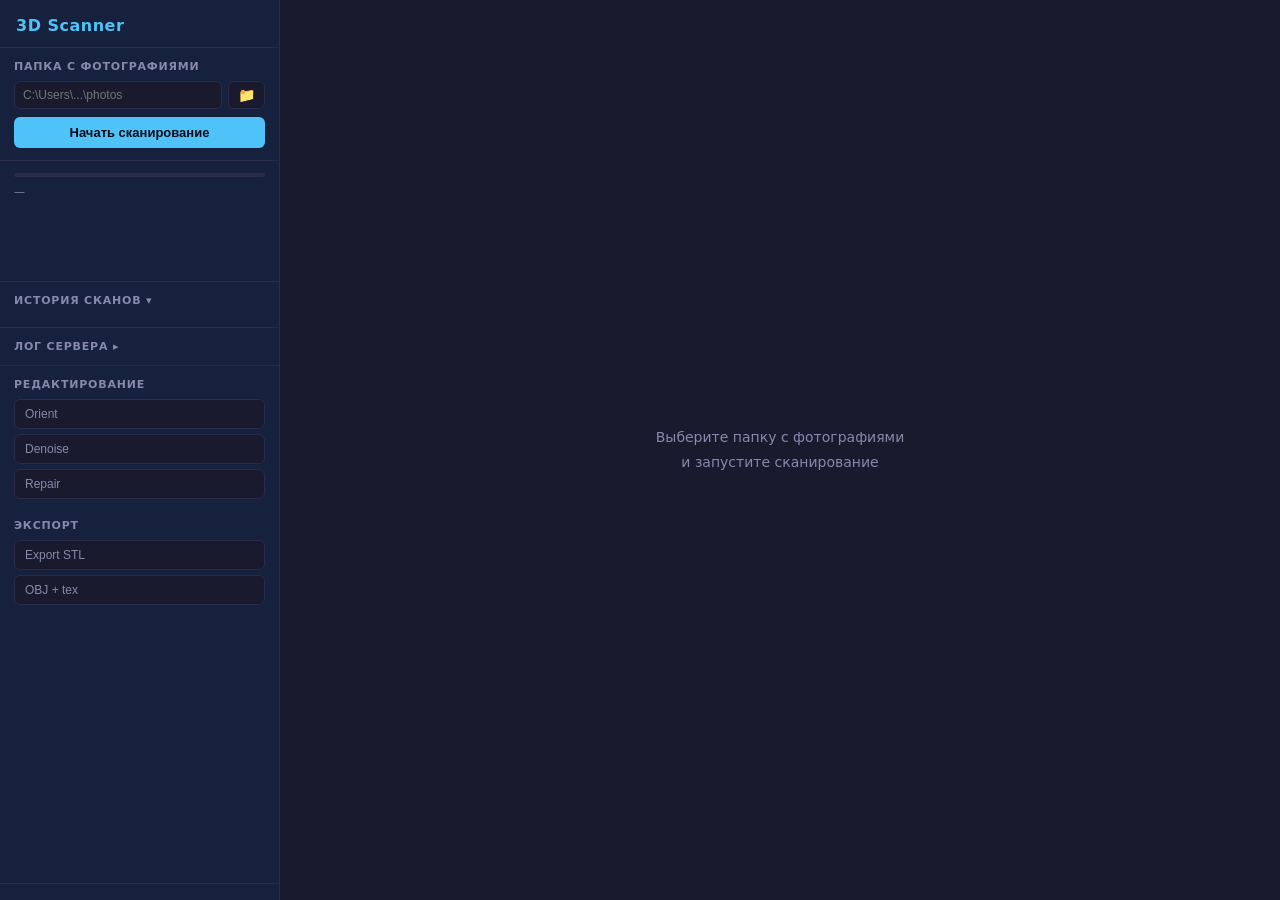
==== web/index.html @ d5232794 "fix: вендоринг Three.js — убирает CDN-зависимость в pywebview Three.js и аддоны скачаны в web/js/ven" ====
<!DOCTYPE html>
<html lang="ru">
<head>
  <meta charset="UTF-8">
  <meta name="viewport" content="width=device-width, initial-scale=1.0">
  <title>3D Scanner</title>
  <link rel="stylesheet" href="css/style.css">
  <script type="importmap">
  {
    "imports": {
      "three":         "/js/vendor/three.module.js",
      "three/addons/": "/js/vendor/addons/"
    }
  }
  </script>
</head>
<body>
  <div id="layout">

    <!-- ── Левая панель ──────────────────────────────────── -->
    <aside id="panel">
      <div class="panel-title">3D Scanner</div>

      <!-- Папка с фото -->
      <section class="section">
        <div class="section-label">Папка с фотографиями</div>
        <div class="folder-row">
          <input id="folderPath" type="text" placeholder="C:\Users\...\photos" spellcheck="false">
          <button id="folderBtn" class="icon-btn" title="Выбрать папку">&#128193;</button>
        </div>
        <button id="startBtn" class="btn-primary">Начать сканирование</button>
      </section>

      <!-- Прогресс -->
      <section class="section">
        <div class="progress-track">
          <div id="progressFill" class="progress-fill"></div>
        </div>
        <div id="progressLabel" class="progress-label">—</div>
        <div id="log" class="log"></div>
      </section>

      <!-- История сканов -->
      <section class="section">
        <div class="section-label history-toggle" id="historyToggle">История сканов ▾</div>
        <div id="historyList" class="scan-history"></div>
      </section>

      <!-- Лог сервера -->
      <section class="section">
        <div class="section-label log-server-toggle" id="serverLogToggle">Лог сервера ▸</div>
        <pre id="serverLog" class="server-log" style="display:none"></pre>
      </section>

      <!-- Инструменты — активируются после сканирования -->
      <section class="section tools-section">
        <div class="section-label">Редактирование</div>
        <div class="tool-group">
          <button class="tool-btn" data-mode="orient"  disabled>Orient</button>
          <button class="tool-btn" data-mode="denoise" disabled>Denoise</button>
          <button class="tool-btn" data-mode="repair"  disabled>Repair</button>
        </div>
        <div class="section-label" style="margin-top:12px">Экспорт</div>
        <div class="tool-group">
          <button class="export-btn" id="exportStl" disabled>Export STL</button>
          <button class="export-btn" id="exportObj" disabled>OBJ + tex</button>
        </div>
      </section>
    </aside>

    <!-- ── 3D вьюер ──────────────────────────────────────── -->
    <main id="viewport">
      <canvas id="canvas"></canvas>
      <div id="hint">Выберите папку с фотографиями<br>и запустите сканирование</div>

      <!-- Прямоугольник выделения точек (Denoise) -->
      <div id="sel-rect"></div>

      <!-- Orient toolbar — появляется поверх вьюера в режиме orient -->
      <div id="orient-tools" class="tool-overlay">
        <button class="ot-btn active" id="otRotate">⟳ Rotate</button>
        <button class="ot-btn"        id="otTranslate">&#8596; Move</button>
        <div class="ot-sep"></div>
        <button class="ot-btn" id="otX">&#8635; X</button>
        <button class="ot-btn" id="otY">&#8635; Y</button>
        <button class="ot-btn" id="otZ">&#8635; Z</button>
        <div class="ot-sep"></div>
        <button class="ot-btn"        id="otAuto">Авто</button>
        <button class="ot-btn accent" id="otApply">Применить ✓</button>
      </div>

      <!-- Denoise toolbar -->
      <div id="denoise-tools" class="tool-overlay">
        <span class="ot-info" id="dnCount">Shift+drag — выделить точки</span>
        <div class="ot-sep"></div>
        <button class="ot-btn accent" id="dnDelete" disabled>Удалить</button>
        <button class="ot-btn"        id="dnClear">Снять выделение</button>
        <div class="ot-sep"></div>
        <button class="ot-btn" id="dnRemesh">Пересчитать меш</button>
      </div>

      <!-- Repair toolbar -->
      <div id="repair-tools" class="tool-overlay">
        <span class="ot-info" id="rpInfo">—</span>
        <div class="ot-sep"></div>
        <button class="ot-btn accent" id="rpFillHoles">Закрыть дыры</button>
        <button class="ot-btn"        id="rpSmooth">Smooth &times;3</button>
      </div>
    </main>

  </div>
  <!-- Диалог экспорта STL -->
  <dialog id="stlDialog">
    <div class="dlg-title">Экспорт STL</div>
    <div class="dlg-field">
      <label>Высота модели (мм)</label>
      <input id="dlgHeight" type="number" value="100" min="1" max="1000" step="1">
    </div>
    <div class="dlg-field">
      <label><input id="dlgBase" type="checkbox" checked> Добавить подставку</label>
    </div>
    <div class="dlg-actions">
      <button class="ot-btn accent" id="dlgExport">Экспорт</button>
      <button class="ot-btn" id="dlgCancel">Отмена</button>
    </div>
  </dialog>

  <script type="module" src="js/app.js"></script>
</body>
</html>
---- web/css/style.css ----
/* ── Reset ─────────────────────────────────────────────────── */
*, *::before, *::after { box-sizing: border-box; margin: 0; padding: 0; }

/* ── Базовые переменные ──────────────────────────────────── */
:root {
  --bg:        #1a1a2e;
  --bg-panel:  #16213e;
  --bg-section:#0f3460;
  --border:    #2a2a4a;
  --text:      #e0e0e0;
  --text-dim:  #8888aa;
  --accent:    #4fc3f7;
  --accent-hover: #81d4fa;
  --danger:    #ef5350;
  --radius:    6px;
  --panel-w:   280px;
}

/* ── Тело ────────────────────────────────────────────────── */
html, body {
  height: 100%;
  background: var(--bg);
  color: var(--text);
  font-family: system-ui, -apple-system, sans-serif;
  font-size: 13px;
  overflow: hidden;
}

/* ── Главный layout ──────────────────────────────────────── */
#layout {
  display: flex;
  height: 100vh;
}

/* ── Левая панель ────────────────────────────────────────── */
#panel {
  width: var(--panel-w);
  min-width: var(--panel-w);
  background: var(--bg-panel);
  border-right: 1px solid var(--border);
  display: flex;
  flex-direction: column;
  overflow-y: auto;
  padding-bottom: 16px;
}

.panel-title {
  font-size: 16px;
  font-weight: 600;
  color: var(--accent);
  padding: 16px 16px 12px;
  border-bottom: 1px solid var(--border);
  letter-spacing: 0.5px;
}

/* ── Секции панели ───────────────────────────────────────── */
.section {
  padding: 12px 14px;
  border-bottom: 1px solid var(--border);
  display: flex;
  flex-direction: column;
  gap: 8px;
}

.tools-section {
  flex: 1;
}

.section-label {
  font-size: 11px;
  font-weight: 600;
  color: var(--text-dim);
  text-transform: uppercase;
  letter-spacing: 0.8px;
}

/* ── Выбор папки ─────────────────────────────────────────── */
.folder-row {
  display: flex;
  gap: 6px;
}

.folder-row input {
  flex: 1;
  background: var(--bg);
  border: 1px solid var(--border);
  border-radius: var(--radius);
  color: var(--text);
  padding: 6px 8px;
  font-size: 12px;
  outline: none;
  min-width: 0;
}

.folder-row input:focus {
  border-color: var(--accent);
}

.icon-btn {
  background: var(--bg);
  border: 1px solid var(--border);
  border-radius: var(--radius);
  color: var(--text);
  cursor: pointer;
  padding: 0 9px;
  font-size: 14px;
  line-height: 1;
  flex-shrink: 0;
}

.icon-btn:hover { border-color: var(--accent); }

/* ── Кнопки ──────────────────────────────────────────────── */
.btn-primary {
  background: var(--accent);
  color: #0a0a1a;
  border: none;
  border-radius: var(--radius);
  padding: 8px 12px;
  font-size: 13px;
  font-weight: 600;
  cursor: pointer;
  width: 100%;
  transition: background 0.15s;
}

.btn-primary:hover:not(:disabled) { background: var(--accent-hover); }

.btn-primary:disabled {
  background: var(--border);
  color: var(--text-dim);
  cursor: default;
}

/* ── Прогресс-бар ────────────────────────────────────────── */
.progress-track {
  height: 4px;
  background: var(--border);
  border-radius: 2px;
  overflow: hidden;
}

.progress-fill {
  height: 100%;
  width: 0%;
  background: var(--accent);
  border-radius: 2px;
  transition: width 0.4s ease;
}

.progress-label {
  font-size: 11px;
  color: var(--text-dim);
  min-height: 16px;
}

/* ── Лог (клиентский) ────────────────────────────────────── */
.log {
  font-size: 11px;
  color: var(--text-dim);
  font-family: monospace;
  white-space: pre-wrap;
  min-height: 60px;
  max-height: 160px;
  overflow-y: auto;
  line-height: 1.6;
}

/* ── Лог сервера ─────────────────────────────────────────── */
.log-server-toggle { cursor: pointer; user-select: none; }
.log-server-toggle:hover { color: var(--text); }

.server-log {
  font-size: 10px;
  color: var(--text-dim);
  font-family: monospace;
  white-space: pre-wrap;
  word-break: break-all;
  max-height: 220px;
  overflow-y: auto;
  background: var(--bg);
  border: 1px solid var(--border);
  border-radius: var(--radius);
  padding: 6px 8px;
  line-height: 1.45;
  margin-top: 4px;
}

/* ── Инструменты ─────────────────────────────────────────── */
.tool-group {
  display: flex;
  flex-direction: column;
  gap: 5px;
}

.tool-btn, .export-btn {
  background: var(--bg);
  border: 1px solid var(--border);
  border-radius: var(--radius);
  color: var(--text-dim);
  padding: 7px 10px;
  font-size: 12px;
  cursor: default;
  text-align: left;
  transition: all 0.15s;
  width: 100%;
}

.tool-btn:not(:disabled), .export-btn:not(:disabled) {
  color: var(--text);
  cursor: pointer;
}

.tool-btn:not(:disabled):hover, .export-btn:not(:disabled):hover {
  border-color: var(--accent);
  color: var(--accent);
}

.tool-btn.active {
  border-color: var(--accent);
  color: var(--accent);
  background: rgba(79, 195, 247, 0.08);
}

/* ── Viewport ────────────────────────────────────────────── */
#viewport {
  flex: 1;
  position: relative;
  overflow: hidden;
  background: var(--bg);
}

/* ── Оверлей-тулбар (Orient / Denoise / Repair) ──────────── */
.tool-overlay {
  display: none;
  position: absolute;
  top: 12px;
  left: 50%;
  transform: translateX(-50%);
  align-items: center;
  gap: 5px;
  background: rgba(22, 33, 62, 0.92);
  border: 1px solid var(--border);
  border-radius: 8px;
  padding: 6px 10px;
  backdrop-filter: blur(4px);
  z-index: 10;
  white-space: nowrap;
}

.tool-overlay.visible { display: flex; }

.ot-btn {
  background: transparent;
  border: 1px solid var(--border);
  border-radius: 5px;
  color: var(--text-dim);
  cursor: pointer;
  font-size: 12px;
  padding: 4px 10px;
  transition: all 0.15s;
}

.ot-btn:hover  { border-color: var(--accent); color: var(--accent); }
.ot-btn.active { border-color: var(--accent); color: var(--accent);
                 background: rgba(79,195,247,0.1); }
.ot-btn.accent { background: var(--accent); color: #0a0a1a;
                 border-color: var(--accent); font-weight: 600; }
.ot-btn.accent:hover { background: var(--accent-hover); }

.ot-sep {
  width: 1px;
  height: 20px;
  background: var(--border);
  flex-shrink: 0;
}

#canvas {
  display: block;
  width: 100%;
  height: 100%;
}

/* ── Прямоугольник выделения (Denoise) ──────────────────────*/
#sel-rect {
  display: none;
  position: absolute;
  border: 1px dashed var(--accent);
  background: rgba(79, 195, 247, 0.07);
  pointer-events: none;
}

/* ── Текст-инфо в тулбаре (например счётчик выделенных) ─── */
.ot-info {
  font-size: 11px;
  color: var(--text-dim);
  padding: 0 4px;
}

/* ── История сканов ──────────────────────────────────────── */
.history-toggle { cursor: pointer; user-select: none; }
.history-toggle:hover { color: var(--text); }

.scan-history {
  display: flex;
  flex-direction: column;
  gap: 3px;
  max-height: 180px;
  overflow-y: auto;
}

.scan-item {
  padding: 5px 8px;
  border-radius: var(--radius);
  border: 1px solid var(--border);
  font-size: 11px;
  transition: border-color 0.15s;
}

.scan-item.done   { cursor: pointer; }
.scan-item.done:hover { border-color: var(--accent); }
.scan-item.active { border-color: var(--accent);
                    background: rgba(79,195,247,0.08); }
.scan-item.error  { opacity: 0.45; }
.scan-item.running { opacity: 0.7; }

.scan-item-name { color: var(--text); font-weight: 500; }
.scan-item-meta { color: var(--text-dim); font-size: 10px; margin-top: 2px; }
.scan-item-empty { font-size: 11px; color: var(--text-dim);
                   text-align: center; padding: 6px; }

/* ── Диалог экспорта STL ─────────────────────────────────── */
dialog {
  background: var(--bg-panel);
  border: 1px solid var(--border);
  border-radius: var(--radius);
  color: var(--text);
  padding: 20px;
  min-width: 260px;
}

dialog::backdrop { background: rgba(0, 0, 0, 0.6); }

.dlg-title {
  font-size: 13px;
  font-weight: 600;
  color: var(--accent);
  margin-bottom: 14px;
}

.dlg-field {
  margin-bottom: 10px;
  display: flex;
  flex-direction: column;
  gap: 6px;
}

.dlg-field > label { font-size: 12px; color: var(--text-dim); }

.dlg-field label { display: flex; align-items: center; gap: 6px; }

.dlg-field input[type="number"] {
  background: var(--bg);
  border: 1px solid var(--border);
  border-radius: var(--radius);
  color: var(--text);
  padding: 6px 8px;
  font-size: 12px;
  outline: none;
  width: 100%;
}

.dlg-field input[type="number"]:focus { border-color: var(--accent); }

.dlg-actions { display: flex; gap: 8px; justify-content: flex-end; margin-top: 16px; }

/* ── Подсказка (пока нет модели) ─────────────────────────── */
#hint {
  position: absolute;
  top: 50%;
  left: 50%;
  transform: translate(-50%, -50%);
  color: var(--text-dim);
  font-size: 14px;
  text-align: center;
  line-height: 1.8;
  pointer-events: none;
}
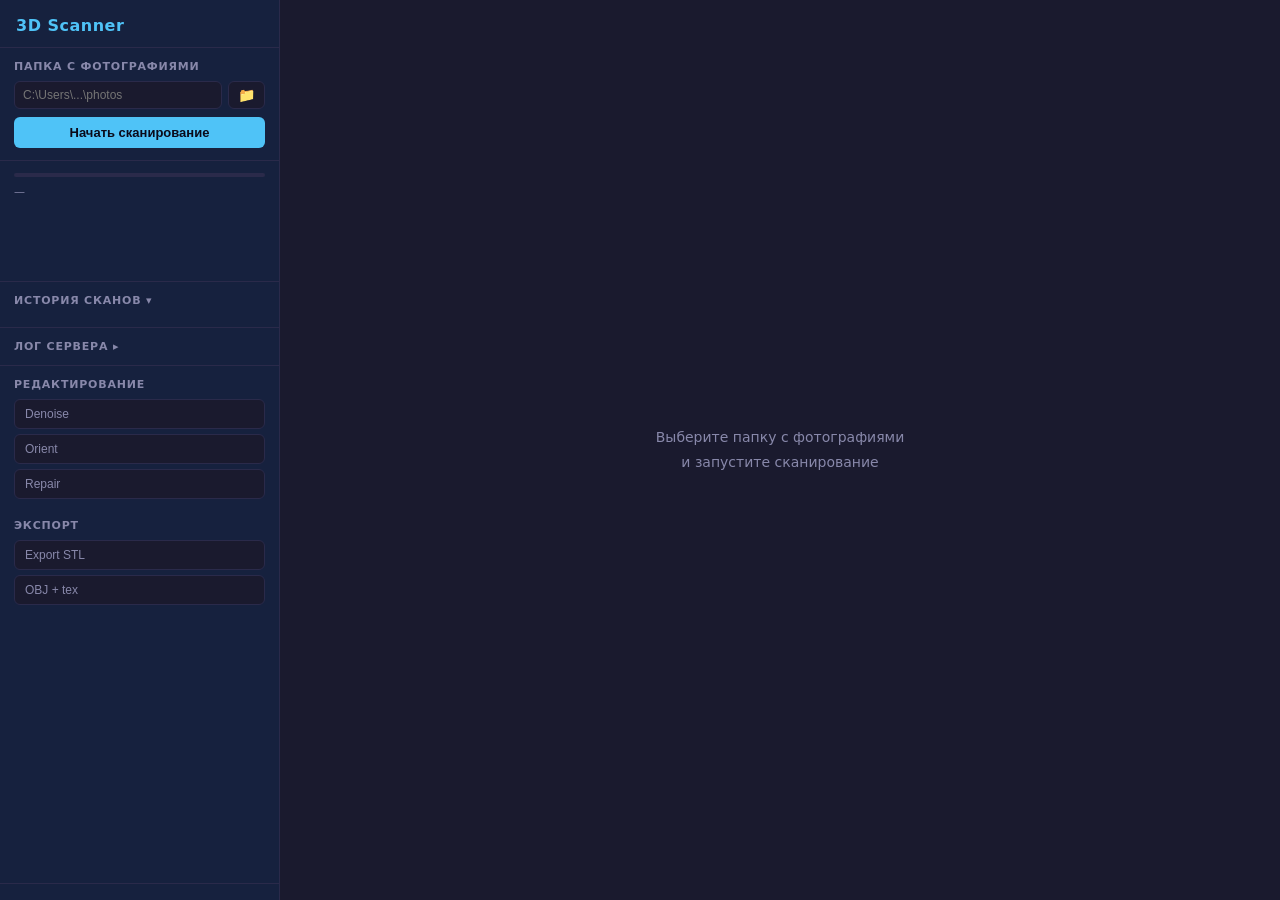
==== commit e93522a8: "fix: try/except в edit-эндпоинтах, color:undefined в PointsMaterial, порядок кнопок" ====
--- a/web/index.html
+++ b/web/index.html
@@ -4,6 +4,7 @@
   <meta charset="UTF-8">
   <meta name="viewport" content="width=device-width, initial-scale=1.0">
   <title>3D Scanner</title>
+  <link rel="icon" href="data:,">
   <link rel="stylesheet" href="css/style.css">
   <script type="importmap">
   {
@@ -56,9 +57,9 @@
       <section class="section tools-section">
         <div class="section-label">Редактирование</div>
         <div class="tool-group">
-          <button class="tool-btn" data-mode="orient"  disabled>Orient</button>
           <button class="tool-btn" data-mode="denoise" disabled>Denoise</button>
-          <button class="tool-btn" data-mode="repair"  disabled>Repair</button>
+          <button class="tool-btn" data-mode="orient"  disabled title="Сначала Denoise → Пересчитать меш, затем Orient">Orient</button>
+          <button class="tool-btn" data-mode="repair"  disabled title="Работает с мешем после Orient">Repair</button>
         </div>
         <div class="section-label" style="margin-top:12px">Экспорт</div>
         <div class="tool-group">
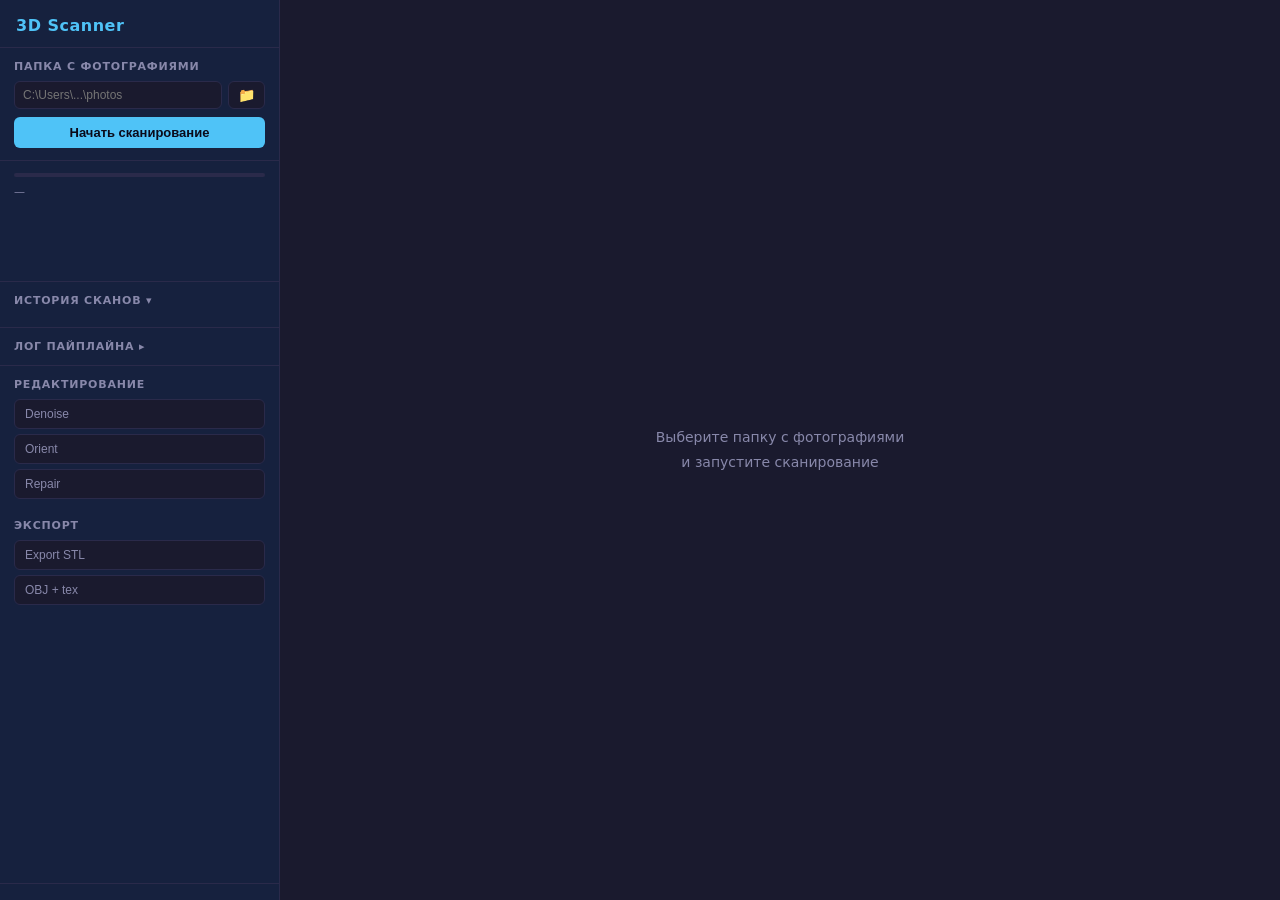
==== commit f7376f19: "fix: тулбар overlap, кэш mesh_oriented.ply после remesh, логи пайплайна на DEBUG" ====
--- a/web/index.html
+++ b/web/index.html
@@ -49,7 +49,7 @@
 
       <!-- Лог сервера -->
       <section class="section">
-        <div class="section-label log-server-toggle" id="serverLogToggle">Лог сервера ▸</div>
+        <div class="section-label log-server-toggle" id="serverLogToggle">Лог пайплайна ▸</div>
         <pre id="serverLog" class="server-log" style="display:none"></pre>
       </section>
 
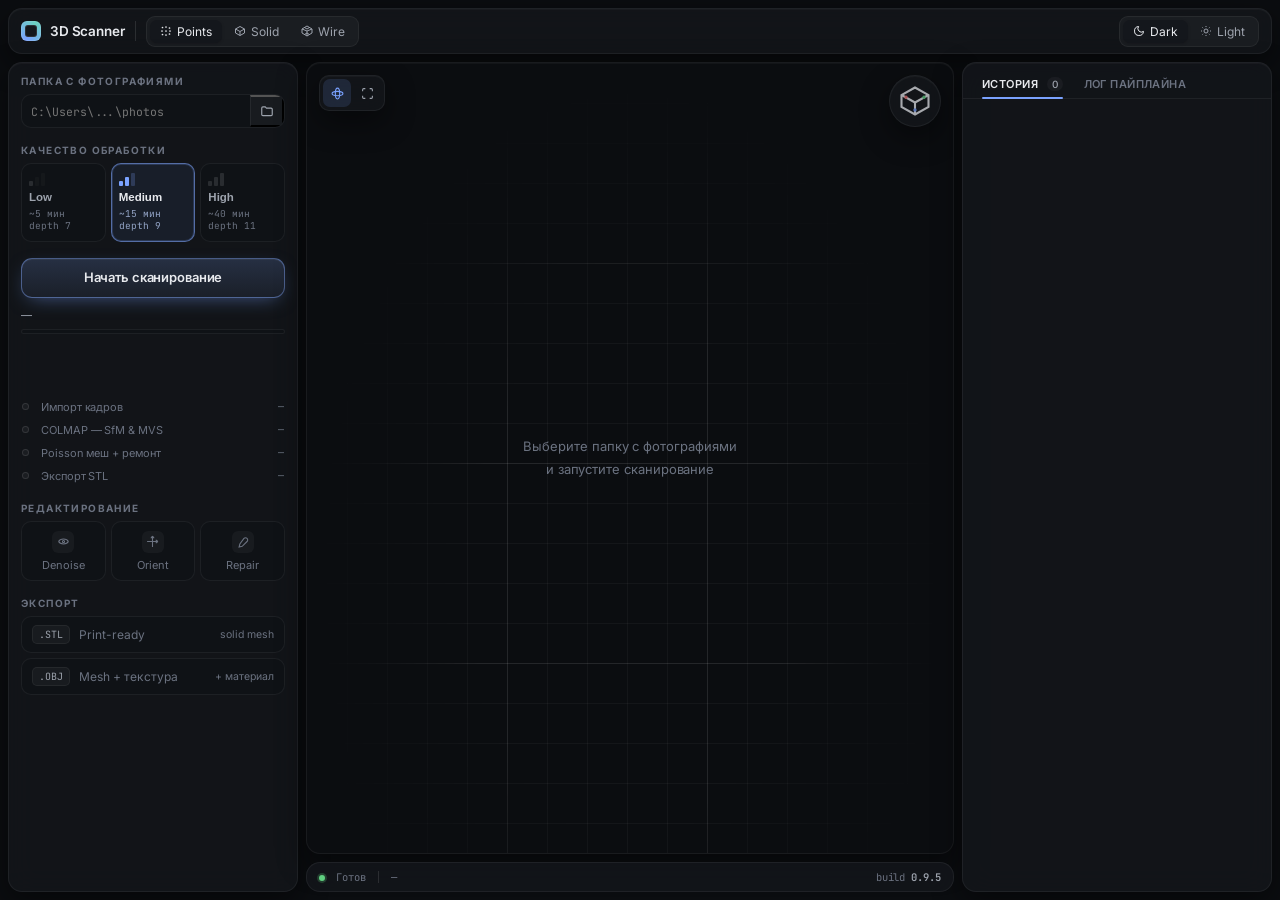
==== commit bd58cf80: "feat: новый UI (dark/light тема, quality preset, 2D axes, 3-col layout) - Полный редизайн интерфейса" ====
--- a/web/index.html
+++ b/web/index.html
@@ -1,10 +1,13 @@
 <!DOCTYPE html>
-<html lang="ru">
+<html lang="ru" data-theme="dark">
 <head>
   <meta charset="UTF-8">
   <meta name="viewport" content="width=device-width, initial-scale=1.0">
   <title>3D Scanner</title>
   <link rel="icon" href="data:,">
+  <link rel="preconnect" href="https://fonts.googleapis.com">
+  <link rel="preconnect" href="https://fonts.gstatic.com" crossorigin>
+  <link href="https://fonts.googleapis.com/css2?family=Inter:wght@400;500;600;700&family=JetBrains+Mono:wght@400;500&display=swap" rel="stylesheet">
   <link rel="stylesheet" href="css/style.css">
   <script type="importmap">
   {
@@ -16,116 +19,318 @@
   </script>
 </head>
 <body>
-  <div id="layout">
-
-    <!-- ── Левая панель ──────────────────────────────────── -->
-    <aside id="panel">
-      <div class="panel-title">3D Scanner</div>
-
-      <!-- Папка с фото -->
-      <section class="section">
+
+<div class="app">
+
+  <!-- ══════════════ TOPBAR ══════════════ -->
+  <header class="topbar">
+    <div class="logo">
+      <div class="logo-mark"></div>
+      <span>3D Scanner</span>
+    </div>
+    <div class="top-divider"></div>
+
+    <!-- View mode -->
+    <div class="seg" id="viewSeg">
+      <button class="on" data-view="points" title="Облако точек">
+        <svg width="12" height="12" viewBox="0 0 24 24" fill="currentColor">
+          <circle cx="5" cy="5" r="1.7"/><circle cx="12" cy="4" r="1.7"/>
+          <circle cx="19" cy="6" r="1.7"/><circle cx="4" cy="12" r="1.7"/>
+          <circle cx="12" cy="12" r="1.7"/><circle cx="20" cy="12" r="1.7"/>
+          <circle cx="5" cy="19" r="1.7"/><circle cx="12" cy="20" r="1.7"/>
+          <circle cx="19" cy="18" r="1.7"/>
+        </svg>
+        Points
+      </button>
+      <button data-view="solid" title="Solid меш">
+        <svg width="12" height="12" viewBox="0 0 24 24" fill="none" stroke="currentColor" stroke-width="2">
+          <path d="M12 3 3 8v8l9 5 9-5V8z"/><path d="M3 8l9 5 9-5"/><path d="M12 13v8"/>
+        </svg>
+        Solid
+      </button>
+      <button data-view="wire" title="Каркас">
+        <svg width="12" height="12" viewBox="0 0 24 24" fill="none" stroke="currentColor" stroke-width="2">
+          <path d="M12 2 2 8v8l10 6 10-6V8z"/>
+          <path d="M2 8l10 4 10-4"/><path d="M12 12v10"/>
+          <path d="M7 5l5 3 5-3M7 19l5-3 5 3"/>
+        </svg>
+        Wire
+      </button>
+    </div>
+
+    <div class="top-spacer"></div>
+
+    <!-- Theme toggle -->
+    <div class="seg" id="themeSeg">
+      <button class="on" data-theme-set="dark" title="Тёмная тема">
+        <svg width="12" height="12" viewBox="0 0 24 24" fill="none" stroke="currentColor" stroke-width="2">
+          <path d="M21 12.8A9 9 0 1 1 11.2 3a7 7 0 0 0 9.8 9.8z"/>
+        </svg>
+        Dark
+      </button>
+      <button data-theme-set="light" title="Светлая тема">
+        <svg width="12" height="12" viewBox="0 0 24 24" fill="none" stroke="currentColor" stroke-width="2">
+          <circle cx="12" cy="12" r="4"/>
+          <path d="M12 2v2M12 20v2M2 12h2M20 12h2M4.9 4.9l1.4 1.4M17.7 17.7l1.4 1.4M4.9 19.1l1.4-1.4M17.7 6.3l1.4-1.4"/>
+        </svg>
+        Light
+      </button>
+    </div>
+  </header>
+
+  <!-- ══════════════ LEFT PANEL ══════════════ -->
+  <aside class="side left">
+    <div class="side-scroll">
+
+      <!-- Folder -->
+      <section>
         <div class="section-label">Папка с фотографиями</div>
-        <div class="folder-row">
+        <div class="field">
           <input id="folderPath" type="text" placeholder="C:\Users\...\photos" spellcheck="false">
-          <button id="folderBtn" class="icon-btn" title="Выбрать папку">&#128193;</button>
-        </div>
-        <button id="startBtn" class="btn-primary">Начать сканирование</button>
-      </section>
-
-      <!-- Прогресс -->
-      <section class="section">
-        <div class="progress-track">
-          <div id="progressFill" class="progress-fill"></div>
-        </div>
-        <div id="progressLabel" class="progress-label">—</div>
-        <div id="log" class="log"></div>
-      </section>
-
-      <!-- История сканов -->
-      <section class="section">
-        <div class="section-label history-toggle" id="historyToggle">История сканов ▾</div>
-        <div id="historyList" class="scan-history"></div>
-      </section>
-
-      <!-- Лог сервера -->
-      <section class="section">
-        <div class="section-label log-server-toggle" id="serverLogToggle">Лог пайплайна ▸</div>
-        <pre id="serverLog" class="server-log" style="display:none"></pre>
-      </section>
-
-      <!-- Инструменты — активируются после сканирования -->
-      <section class="section tools-section">
+          <button id="folderBtn" class="field-btn" title="Выбрать папку">
+            <svg width="14" height="14" viewBox="0 0 24 24" fill="none" stroke="currentColor" stroke-width="2">
+              <path d="M3 7a2 2 0 0 1 2-2h4l2 2h8a2 2 0 0 1 2 2v9a2 2 0 0 1-2 2H5a2 2 0 0 1-2-2z"/>
+            </svg>
+          </button>
+        </div>
+      </section>
+
+      <!-- Quality -->
+      <section>
+        <div class="section-label">Качество обработки</div>
+        <div class="quality" id="qualitySelector">
+          <button class="q-card" data-q="low">
+            <div class="q-bars"><i></i><i></i><i></i></div>
+            <div class="q-name">Low</div>
+            <div class="q-sub">~5 мин<br>depth 7</div>
+          </button>
+          <button class="q-card on" data-q="medium">
+            <div class="q-bars"><i></i><i></i><i></i></div>
+            <div class="q-name">Medium</div>
+            <div class="q-sub">~15 мин<br>depth 9</div>
+          </button>
+          <button class="q-card" data-q="high">
+            <div class="q-bars"><i></i><i></i><i></i></div>
+            <div class="q-name">High</div>
+            <div class="q-sub">~40 мин<br>depth 11</div>
+          </button>
+        </div>
+      </section>
+
+      <!-- Scan button + progress -->
+      <section>
+        <button id="startBtn" class="process idle">
+          <span class="pulse"></span>
+          <span id="startLabel">Начать сканирование</span>
+        </button>
+
+        <div class="progress-wrap">
+          <div class="progress-meta">
+            <span id="progressLabel">—</span>
+            <span class="mono" id="progressPct"></span>
+          </div>
+          <div class="progress-track">
+            <div id="progressFill" class="progress-bar" style="width:0%"></div>
+          </div>
+          <div id="log" class="client-log"></div>
+        </div>
+
+        <div class="stages" id="stagesList">
+          <div class="stage-row" id="stg-extract"><span class="stage-dot"></span><span>Импорт кадров</span><span class="stage-pct">—</span></div>
+          <div class="stage-row" id="stg-colmap"><span class="stage-dot"></span><span>COLMAP — SfM &amp; MVS</span><span class="stage-pct">—</span></div>
+          <div class="stage-row" id="stg-mesh"><span class="stage-dot"></span><span>Poisson меш + ремонт</span><span class="stage-pct">—</span></div>
+          <div class="stage-row" id="stg-export"><span class="stage-dot"></span><span>Экспорт STL</span><span class="stage-pct">—</span></div>
+        </div>
+      </section>
+
+      <!-- Edit tools -->
+      <section>
         <div class="section-label">Редактирование</div>
-        <div class="tool-group">
-          <button class="tool-btn" data-mode="denoise" disabled>Denoise</button>
-          <button class="tool-btn" data-mode="orient"  disabled title="Сначала Denoise → Пересчитать меш, затем Orient">Orient</button>
-          <button class="tool-btn" data-mode="repair"  disabled title="Работает с мешем после Orient">Repair</button>
-        </div>
-        <div class="section-label" style="margin-top:12px">Экспорт</div>
-        <div class="tool-group">
-          <button class="export-btn" id="exportStl" disabled>Export STL</button>
-          <button class="export-btn" id="exportObj" disabled>OBJ + tex</button>
-        </div>
-      </section>
-    </aside>
-
-    <!-- ── 3D вьюер ──────────────────────────────────────── -->
-    <main id="viewport">
-      <canvas id="canvas"></canvas>
-      <div id="hint">Выберите папку с фотографиями<br>и запустите сканирование</div>
-
-      <!-- Прямоугольник выделения точек (Denoise) -->
-      <div id="sel-rect"></div>
-
-      <!-- Orient toolbar — появляется поверх вьюера в режиме orient -->
-      <div id="orient-tools" class="tool-overlay">
-        <button class="ot-btn active" id="otRotate">⟳ Rotate</button>
-        <button class="ot-btn"        id="otTranslate">&#8596; Move</button>
-        <div class="ot-sep"></div>
-        <button class="ot-btn" id="otX">&#8635; X</button>
-        <button class="ot-btn" id="otY">&#8635; Y</button>
-        <button class="ot-btn" id="otZ">&#8635; Z</button>
-        <div class="ot-sep"></div>
-        <button class="ot-btn"        id="otAuto">Авто</button>
-        <button class="ot-btn accent" id="otApply">Применить ✓</button>
+        <div class="tool-row">
+          <button class="tool-btn" data-mode="denoise" disabled title="Выделить и удалить шум">
+            <span class="tool-ico">
+              <svg width="13" height="13" viewBox="0 0 24 24" fill="none" stroke="currentColor" stroke-width="2">
+                <path d="M3 12c3-6 15-6 18 0M3 12c3 6 15 6 18 0"/><circle cx="12" cy="12" r="2"/>
+              </svg>
+            </span>
+            Denoise
+          </button>
+          <button class="tool-btn" data-mode="orient" disabled title="Ориентировать модель по осям · сначала Denoise → Пересчитать меш">
+            <span class="tool-ico">
+              <svg width="13" height="13" viewBox="0 0 24 24" fill="none" stroke="currentColor" stroke-width="2">
+                <path d="M12 2v20M2 12h20"/>
+                <path d="M12 2l3 4M12 2l-3 4"/>
+                <path d="M22 12l-4 3M22 12l-4-3"/>
+              </svg>
+            </span>
+            Orient
+          </button>
+          <button class="tool-btn" data-mode="repair" disabled title="Закрыть дыры · работает с мешем после Orient">
+            <span class="tool-ico">
+              <svg width="13" height="13" viewBox="0 0 24 24" fill="none" stroke="currentColor" stroke-width="2">
+                <path d="M14.7 6.3a4 4 0 0 1 5.7 5.7l-9 9-5.7 1.4 1.4-5.7z"/>
+              </svg>
+            </span>
+            Repair
+          </button>
+        </div>
+      </section>
+
+      <!-- Export -->
+      <section>
+        <div class="section-label">Экспорт</div>
+        <div class="export-list">
+          <button id="exportStl" class="export-row" disabled>
+            <span class="ext-badge">.STL</span>
+            <span>Print-ready</span>
+            <span class="export-meta">solid mesh</span>
+          </button>
+          <button id="exportObj" class="export-row" disabled>
+            <span class="ext-badge">.OBJ</span>
+            <span>Mesh + текстура</span>
+            <span class="export-meta">+ материал</span>
+          </button>
+        </div>
+      </section>
+
+    </div>
+  </aside>
+
+  <!-- ══════════════ VIEWPORT ══════════════ -->
+  <main class="viewport" id="viewport">
+    <!-- CSS grid background -->
+    <div class="grid-floor"></div>
+
+    <!-- Three.js canvas -->
+    <canvas id="canvas"></canvas>
+
+    <!-- Selection rect (Denoise) -->
+    <div id="sel-rect"></div>
+
+    <!-- Empty state hint -->
+    <div id="hint">Выберите папку с фотографиями<br>и запустите сканирование</div>
+
+    <!-- Viewport toolbar (top-left) -->
+    <div class="viewport-toolbar">
+      <button class="icon-btn on" id="vt-orbit" title="Орбита (ЛКМ)">
+        <svg width="13" height="13" viewBox="0 0 24 24" fill="none" stroke="currentColor" stroke-width="2">
+          <ellipse cx="12" cy="12" rx="10" ry="4"/>
+          <ellipse cx="12" cy="12" rx="4" ry="10"/>
+        </svg>
+      </button>
+      <button class="icon-btn" id="vt-fit" title="По размеру (F)">
+        <svg width="13" height="13" viewBox="0 0 24 24" fill="none" stroke="currentColor" stroke-width="2">
+          <path d="M8 3H5a2 2 0 0 0-2 2v3M21 8V5a2 2 0 0 0-2-2h-3M8 21H5a2 2 0 0 1-2-2v-3M21 16v3a2 2 0 0 1-2 2h-3"/>
+        </svg>
+      </button>
+    </div>
+
+    <!-- View cube (top-right) -->
+    <div class="vcube" title="Ориентация камеры">
+      <svg width="36" height="36" viewBox="0 0 24 24" fill="none" stroke="currentColor" stroke-width="1.4" opacity="0.7">
+        <path d="M12 3 3 8v8l9 5 9-5V8z"/>
+        <path d="M3 8l9 5 9-5"/><path d="M12 13v8"/>
+        <circle cx="6" cy="9.5" r="1.1" fill="var(--axis-x)" stroke="none"/>
+        <circle cx="18" cy="9.5" r="1.1" fill="var(--axis-y)" stroke="none"/>
+        <circle cx="12" cy="18" r="1.1" fill="var(--axis-z)" stroke="none"/>
+      </svg>
+    </div>
+
+    <!-- ── Orient toolbar ── -->
+    <div id="orient-tools" class="tool-overlay">
+      <button class="ot-btn active" id="otRotate">⟳ Вращение</button>
+      <button class="ot-btn"        id="otTranslate">⟷ Сдвиг</button>
+      <div class="ot-sep"></div>
+      <span style="font-size:10px;color:var(--text-3);padding:0 2px">90°</span>
+      <button class="ot-btn ax-x" id="otX">X</button>
+      <button class="ot-btn ax-y" id="otY">Y</button>
+      <button class="ot-btn ax-z" id="otZ">Z</button>
+      <div class="ot-sep"></div>
+      <button class="ot-btn"        id="otAuto">Авто</button>
+      <button class="ot-btn accent" id="otApply">Применить ✓</button>
+    </div>
+
+    <!-- ── Denoise toolbar ── -->
+    <div id="denoise-tools" class="tool-overlay">
+      <span class="ot-info" id="dnCount">Shift+drag — выделить точки</span>
+      <div class="ot-sep"></div>
+      <button class="ot-btn accent" id="dnDelete" disabled>Удалить</button>
+      <button class="ot-btn"        id="dnClear">Снять</button>
+      <div class="ot-sep"></div>
+      <button class="ot-btn" id="dnRemesh">Пересчитать меш</button>
+    </div>
+
+    <!-- ── Repair toolbar ── -->
+    <div id="repair-tools" class="tool-overlay">
+      <span class="ot-info" id="rpInfo">—</span>
+      <div class="ot-sep"></div>
+      <button class="ot-btn accent" id="rpFillHoles">Закрыть дыры</button>
+      <button class="ot-btn"        id="rpSmooth">Smooth ×3</button>
+    </div>
+
+    <!-- Axes canvas (bottom-left) -->
+    <canvas id="axesCanvas" width="76" height="76"></canvas>
+
+    <!-- Info chips (bottom-right) -->
+    <div class="viewport-info">
+      <div class="vchip" id="ptsChip" style="display:none">Точек: <b id="ptsCount">—</b></div>
+    </div>
+  </main>
+
+  <!-- ══════════════ RIGHT PANEL ══════════════ -->
+  <aside class="side right">
+    <div class="tabs">
+      <button class="tab on" data-tab="history">
+        История <span class="count" id="historyCount">0</span>
+      </button>
+      <button class="tab" data-tab="log">Лог пайплайна</button>
+    </div>
+
+    <!-- History tab -->
+    <div class="tab-panel on" data-panel="history">
+      <div id="historyList" class="history"></div>
+    </div>
+
+    <!-- Log tab -->
+    <div class="tab-panel" data-panel="log">
+      <div class="log-head">
+        <input class="log-filter" id="logFilter" placeholder="фильтр…">
       </div>
-
-      <!-- Denoise toolbar -->
-      <div id="denoise-tools" class="tool-overlay">
-        <span class="ot-info" id="dnCount">Shift+drag — выделить точки</span>
-        <div class="ot-sep"></div>
-        <button class="ot-btn accent" id="dnDelete" disabled>Удалить</button>
-        <button class="ot-btn"        id="dnClear">Снять выделение</button>
-        <div class="ot-sep"></div>
-        <button class="ot-btn" id="dnRemesh">Пересчитать меш</button>
-      </div>
-
-      <!-- Repair toolbar -->
-      <div id="repair-tools" class="tool-overlay">
-        <span class="ot-info" id="rpInfo">—</span>
-        <div class="ot-sep"></div>
-        <button class="ot-btn accent" id="rpFillHoles">Закрыть дыры</button>
-        <button class="ot-btn"        id="rpSmooth">Smooth &times;3</button>
-      </div>
-    </main>
-
+      <pre id="serverLog" class="server-log"></pre>
+    </div>
+  </aside>
+
+  <!-- ══════════════ STATUSBAR ══════════════ -->
+  <footer class="statusbar">
+    <span>
+      <span class="status-dot" id="statusDot"></span>
+      <span id="statusText">Готов</span>
+    </span>
+    <span class="sep"></span>
+    <span id="statusScanId" class="mono">—</span>
+    <div class="right">
+      <span>build <b>0.9.5</b></span>
+    </div>
+  </footer>
+
+</div>
+
+<!-- ══════════════ STL DIALOG ══════════════ -->
+<dialog id="stlDialog">
+  <div class="dlg-title">Экспорт STL</div>
+  <div class="dlg-field">
+    <label>Высота модели (мм)</label>
+    <input id="dlgHeight" type="number" value="100" min="1" max="1000" step="1">
   </div>
-  <!-- Диалог экспорта STL -->
-  <dialog id="stlDialog">
-    <div class="dlg-title">Экспорт STL</div>
-    <div class="dlg-field">
-      <label>Высота модели (мм)</label>
-      <input id="dlgHeight" type="number" value="100" min="1" max="1000" step="1">
-    </div>
-    <div class="dlg-field">
-      <label><input id="dlgBase" type="checkbox" checked> Добавить подставку</label>
-    </div>
-    <div class="dlg-actions">
-      <button class="ot-btn accent" id="dlgExport">Экспорт</button>
-      <button class="ot-btn" id="dlgCancel">Отмена</button>
-    </div>
-  </dialog>
-
-  <script type="module" src="js/app.js"></script>
+  <div class="dlg-field">
+    <label><input id="dlgBase" type="checkbox" checked> Добавить подставку</label>
+  </div>
+  <div class="dlg-actions">
+    <button class="ot-btn accent" id="dlgExport">Экспорт</button>
+    <button class="ot-btn" id="dlgCancel">Отмена</button>
+  </div>
+</dialog>
+
+<script type="module" src="js/app.js"></script>
 </body>
 </html>
--- a/web/css/style.css
+++ b/web/css/style.css
@@ -1,236 +1,685 @@
-/* ── Reset ─────────────────────────────────────────────────── */
+/* ── Reset & base ──────────────────────────────────────────── */
 *, *::before, *::after { box-sizing: border-box; margin: 0; padding: 0; }
-
-/* ── Базовые переменные ──────────────────────────────────── */
+html, body { height: 100%; }
+body {
+  font-family: 'Inter', -apple-system, system-ui, sans-serif;
+  font-size: 13px;
+  color: var(--text);
+  background: var(--bg);
+  overflow: hidden;
+  -webkit-font-smoothing: antialiased;
+  letter-spacing: -0.005em;
+}
+
+/* ── CSS variables ─────────────────────────────────────────── */
 :root {
-  --bg:        #1a1a2e;
-  --bg-panel:  #16213e;
-  --bg-section:#0f3460;
-  --border:    #2a2a4a;
-  --text:      #e0e0e0;
-  --text-dim:  #8888aa;
-  --accent:    #4fc3f7;
-  --accent-hover: #81d4fa;
-  --danger:    #ef5350;
-  --radius:    6px;
-  --panel-w:   280px;
-}
-
-/* ── Тело ────────────────────────────────────────────────── */
-html, body {
-  height: 100%;
+  /* Dark theme (default) */
+  --bg:             #0b0d10;
+  --bg-2:           #0f1216;
+  --panel:          rgba(20,23,28,0.82);
+  --panel-solid:    #14171c;
+  --panel-2:        #1a1e24;
+  --stroke:         rgba(255,255,255,0.06);
+  --stroke-strong:  rgba(255,255,255,0.11);
+  --text:           #e8eaee;
+  --text-2:         #9da3ad;
+  --text-3:         #6b7280;
+  --accent:         #7aa2ff;
+  --accent-2:       #6bd1c0;
+  --warn:           #e6b450;
+  --danger:         #e57373;
+  --ok:             #5fcf80;
+  --btn:            rgba(255,255,255,0.04);
+  --btn-hover:      rgba(255,255,255,0.09);
+  --btn-active:     rgba(122,162,255,0.14);
+  --shadow:         0 10px 30px rgba(0,0,0,0.45), 0 1px 0 rgba(255,255,255,0.03) inset;
+  --radius:         14px;
+  --radius-sm:      10px;
+  --axis-x:         #e57373;
+  --axis-y:         #5fcf80;
+  --axis-z:         #7aa2ff;
+  --grid-line:      rgba(255,255,255,0.04);
+  --grid-strong:    rgba(255,255,255,0.07);
+}
+
+[data-theme="light"] {
+  --bg:             #f1efea;
+  --bg-2:           #e8e5df;
+  --panel:          rgba(255,255,255,0.85);
+  --panel-solid:    #ffffff;
+  --panel-2:        #f7f5f1;
+  --stroke:         rgba(15,18,22,0.08);
+  --stroke-strong:  rgba(15,18,22,0.15);
+  --text:           #1a1d22;
+  --text-2:         #4d535c;
+  --text-3:         #828892;
+  --accent:         #3a6df0;
+  --accent-2:       #2aa089;
+  --warn:           #b9831e;
+  --danger:         #c5503f;
+  --ok:             #2c8a4a;
+  --btn:            rgba(0,0,0,0.04);
+  --btn-hover:      rgba(0,0,0,0.08);
+  --btn-active:     rgba(58,109,240,0.12);
+  --shadow:         0 10px 30px rgba(70,60,40,0.10), 0 1px 0 rgba(255,255,255,0.6) inset;
+  --axis-x:         #c0392b;
+  --axis-y:         #27ae60;
+  --axis-z:         #2980b9;
+  --grid-line:      rgba(0,0,0,0.05);
+  --grid-strong:    rgba(0,0,0,0.09);
+}
+
+/* ── App shell ─────────────────────────────────────────────── */
+.app {
+  display: grid;
+  grid-template-columns: 290px 1fr 310px;
+  grid-template-rows: 46px 1fr 30px;
+  grid-template-areas:
+    "topbar topbar  topbar"
+    "left   center  right"
+    "left   statusbar right";
+  height: 100vh;
+  width: 100vw;
+  gap: 8px;
+  padding: 8px;
   background: var(--bg);
+}
+
+/* ── Topbar ────────────────────────────────────────────────── */
+.topbar {
+  grid-area: topbar;
+  display: flex;
+  align-items: center;
+  gap: 10px;
+  padding: 0 12px;
+  background: var(--panel);
+  backdrop-filter: blur(14px);
+  border: 1px solid var(--stroke);
+  border-radius: var(--radius);
+  box-shadow: var(--shadow);
+}
+
+.logo {
+  display: flex; align-items: center; gap: 9px;
+  font-weight: 600; letter-spacing: -0.01em;
+  font-size: 13.5px;
+  flex-shrink: 0;
+}
+.logo-mark {
+  width: 20px; height: 20px; border-radius: 6px;
+  background: conic-gradient(from 210deg at 50% 50%, var(--accent), var(--accent-2), var(--accent));
+  position: relative;
+  box-shadow: 0 0 0 1px var(--stroke-strong) inset;
+}
+.logo-mark::after {
+  content: "";
+  position: absolute; inset: 4px;
+  border-radius: 3px;
+  background: var(--panel-solid);
+  border: 1px solid var(--stroke-strong);
+}
+
+.top-divider {
+  width: 1px; height: 20px;
+  background: var(--stroke-strong);
+  flex-shrink: 0;
+}
+
+.top-spacer { flex: 1; }
+
+/* Segment control (view mode + theme) */
+.seg {
+  display: inline-flex; padding: 3px;
+  background: var(--btn);
+  border: 1px solid var(--stroke);
+  border-radius: 9px;
+  gap: 2px;
+}
+.seg button {
+  appearance: none; border: 0; background: transparent;
+  color: var(--text-2); font: 12px 'Inter', sans-serif;
+  padding: 4px 10px; border-radius: 7px;
+  cursor: pointer;
+  display: inline-flex; align-items: center; gap: 5px;
+  white-space: nowrap;
+  transition: all .12s;
+}
+.seg button.on {
+  background: var(--panel-solid);
   color: var(--text);
-  font-family: system-ui, -apple-system, sans-serif;
+  box-shadow: 0 1px 3px rgba(0,0,0,0.18);
+}
+.seg button svg { flex-shrink: 0; }
+
+/* Icon button (topbar) */
+.icon-btn {
+  width: 30px; height: 30px;
+  display: inline-flex; align-items: center; justify-content: center;
+  border-radius: 8px;
+  background: var(--btn);
+  border: 1px solid var(--stroke);
+  color: var(--text-2);
+  cursor: pointer;
+  transition: all .12s;
+  flex-shrink: 0;
+}
+.icon-btn:hover { background: var(--btn-hover); color: var(--text); }
+.icon-btn.active { background: var(--btn-active); color: var(--accent); }
+
+/* ── Side panels ───────────────────────────────────────────── */
+.side {
+  border: 1px solid var(--stroke);
+  background: var(--panel);
+  backdrop-filter: blur(14px);
+  border-radius: var(--radius);
+  box-shadow: var(--shadow);
+  display: flex; flex-direction: column;
+  overflow: hidden;
+  min-height: 0;
+}
+.side.left  { grid-area: left; }
+.side.right { grid-area: right; }
+
+.side-scroll {
+  flex: 1; overflow-y: auto;
+  padding: 12px;
+  display: flex; flex-direction: column; gap: 16px;
+}
+.side-scroll::-webkit-scrollbar { width: 6px; }
+.side-scroll::-webkit-scrollbar-thumb { background: var(--stroke-strong); border-radius: 6px; }
+
+/* ── Section label ─────────────────────────────────────────── */
+.section-label {
+  font-size: 10px;
+  font-weight: 700;
+  letter-spacing: 0.14em;
+  text-transform: uppercase;
+  color: var(--text-3);
+  margin-bottom: 7px;
+  display: flex; align-items: center; gap: 7px;
+}
+.badge {
+  font-size: 10px; letter-spacing: 0;
+  color: var(--text-2); font-weight: 500;
+  background: var(--btn);
+  border: 1px solid var(--stroke);
+  border-radius: 999px;
+  padding: 1px 7px;
+  text-transform: none;
+}
+
+/* ── Folder field ──────────────────────────────────────────── */
+.field {
+  display: flex; align-items: stretch;
+  background: var(--bg-2);
+  border: 1px solid var(--stroke);
+  border-radius: var(--radius-sm);
+  overflow: hidden;
+  transition: border-color .12s;
+}
+.field:focus-within { border-color: var(--stroke-strong); }
+.field input {
+  flex: 1; min-width: 0;
+  background: transparent; border: 0; outline: none;
+  color: var(--text);
+  font: 11.5px 'JetBrains Mono', 'Courier New', monospace;
+  padding: 0 9px;
+}
+.field .field-btn {
+  display: inline-flex; align-items: center; justify-content: center;
+  width: 34px; height: 32px;
+  background: var(--btn);
+  border-left: 1px solid var(--stroke);
+  color: var(--text-2); cursor: pointer;
+  transition: all .12s;
+  flex-shrink: 0;
+}
+.field .field-btn:hover { color: var(--text); background: var(--btn-hover); }
+
+/* ── Quality cards ─────────────────────────────────────────── */
+.quality {
+  display: grid; grid-template-columns: 1fr 1fr 1fr; gap: 5px;
+}
+.q-card {
+  position: relative;
+  border: 1px solid var(--stroke);
+  background: var(--bg-2);
+  border-radius: var(--radius-sm);
+  padding: 9px 7px 8px;
+  cursor: pointer;
+  text-align: left;
+  color: var(--text-2);
+  transition: all .12s;
+  display: flex; flex-direction: column; gap: 5px;
+}
+.q-card:hover { border-color: var(--stroke-strong); color: var(--text); }
+.q-card.on {
+  border-color: color-mix(in oklab, var(--accent) 55%, var(--stroke));
+  background: color-mix(in oklab, var(--accent) 10%, var(--bg-2));
+  color: var(--text);
+  box-shadow: 0 0 0 1px color-mix(in oklab, var(--accent) 20%, transparent) inset;
+}
+.q-bars {
+  display: flex; gap: 2px; align-items: flex-end; height: 13px;
+}
+.q-bars i {
+  display: block; width: 4px; background: var(--stroke-strong); border-radius: 1px;
+}
+.q-bars i:nth-child(1) { height: 5px; }
+.q-bars i:nth-child(2) { height: 9px; }
+.q-bars i:nth-child(3) { height: 13px; }
+.q-card.on .q-bars i { background: var(--accent); }
+.q-card[data-q="low"]    .q-bars i:nth-child(2),
+.q-card[data-q="low"]    .q-bars i:nth-child(3) { opacity: .22; }
+.q-card[data-q="medium"] .q-bars i:nth-child(3) { opacity: .22; }
+.q-name { font-size: 11.5px; font-weight: 600; }
+.q-sub  { font-size: 9.5px; color: var(--text-3); font-family: 'JetBrains Mono', monospace; line-height: 1.3; }
+.q-card.on .q-sub { color: color-mix(in oklab, var(--text-2) 70%, var(--accent) 30%); }
+
+/* ── Process button ────────────────────────────────────────── */
+.process {
+  position: relative;
+  width: 100%;
+  height: 40px;
+  border-radius: 11px;
+  border: 1px solid color-mix(in oklab, var(--accent) 40%, var(--stroke));
+  background:
+    linear-gradient(180deg,
+      color-mix(in oklab, var(--accent) 20%, var(--panel-solid)),
+      color-mix(in oklab, var(--accent) 7%, var(--panel-solid)));
+  color: var(--text);
+  font: 600 13px/1 'Inter', sans-serif;
+  letter-spacing: -0.01em;
+  cursor: pointer;
+  display: flex; align-items: center; justify-content: center; gap: 7px;
+  box-shadow:
+    0 6px 20px -8px color-mix(in oklab, var(--accent) 55%, transparent),
+    0 1px 0 rgba(255,255,255,0.05) inset;
+  overflow: hidden;
+  transition: opacity .12s;
+}
+.process:disabled { opacity: 0.55; cursor: not-allowed; }
+.process:not(:disabled):hover { filter: brightness(1.08); }
+
+.pulse {
+  width: 6px; height: 6px; border-radius: 50%;
+  background: var(--accent);
+  box-shadow: 0 0 0 0 color-mix(in oklab, var(--accent) 50%, transparent);
+  animation: pulse 1.6s ease-out infinite;
+  flex-shrink: 0;
+}
+.process.idle .pulse { display: none; }
+@keyframes pulse {
+  0%   { box-shadow: 0 0 0 0   color-mix(in oklab, var(--accent) 50%, transparent); }
+  100% { box-shadow: 0 0 0 9px transparent; }
+}
+
+/* ── Progress area ─────────────────────────────────────────── */
+.progress-wrap {
+  display: flex; flex-direction: column; gap: 7px;
+  margin-top: 10px;
+}
+.progress-meta {
+  display: flex; justify-content: space-between; align-items: baseline;
+  font-size: 11px; color: var(--text-2);
+}
+.progress-meta b { color: var(--text); font-weight: 600; }
+.mono { font-family: 'JetBrains Mono', 'Courier New', monospace; }
+.progress-track {
+  height: 5px; background: var(--bg-2);
+  border-radius: 999px; overflow: hidden;
+  border: 1px solid var(--stroke);
+}
+.progress-bar {
+  height: 100%; width: 0%;
+  background: linear-gradient(90deg, var(--accent), var(--accent-2));
+  border-radius: 999px;
+  position: relative;
+  transition: width .4s ease;
+}
+.progress-bar::after {
+  content: "";
+  position: absolute; inset: 0;
+  background: linear-gradient(90deg, transparent, rgba(255,255,255,0.22), transparent);
+  animation: sweep 2.4s linear infinite;
+}
+@keyframes sweep { 0% { transform:translateX(-100%); } 100% { transform:translateX(100%); } }
+
+/* ── Client event log ──────────────────────────────────────── */
+.client-log {
+  font-size: 11px;
+  color: var(--text-2);
+  font-family: 'JetBrains Mono', 'Courier New', monospace;
+  white-space: pre-wrap;
+  min-height: 44px;
+  max-height: 110px;
+  overflow-y: auto;
+  line-height: 1.55;
+  margin-top: 6px;
+}
+.client-log::-webkit-scrollbar { width: 4px; }
+.client-log::-webkit-scrollbar-thumb { background: var(--stroke-strong); border-radius: 4px; }
+
+/* ── Stages list ───────────────────────────────────────────── */
+.stages { display: grid; gap: 3px; margin-top: 6px; }
+.stage-row {
+  display: grid;
+  grid-template-columns: 10px 1fr auto;
+  gap: 9px;
+  font-size: 11px;
+  align-items: center;
+  padding: 3px 1px;
+  color: var(--text-3);
+}
+.stage-dot {
+  width: 7px; height: 7px; border-radius: 50%;
+  background: var(--btn); border: 1px solid var(--stroke-strong);
+  flex-shrink: 0;
+}
+.stage-row.s-done  { color: var(--text-2); }
+.stage-row.s-done  .stage-dot { background: var(--ok); border-color: var(--ok); }
+.stage-row.s-now   { color: var(--text); }
+.stage-row.s-now   .stage-dot {
+  background: var(--accent); border-color: var(--accent);
+  box-shadow: 0 0 0 3px color-mix(in oklab, var(--accent) 22%, transparent);
+}
+.stage-pct { font-family: 'JetBrains Mono', monospace; font-size: 10px; color: var(--text-3); }
+
+/* ── Tool buttons (Denoise / Orient / Repair) ──────────────── */
+.tool-row {
+  display: grid; grid-template-columns: 1fr 1fr 1fr; gap: 5px;
+}
+.tool-btn {
+  display: flex; flex-direction: column; align-items: center; gap: 5px;
+  padding: 9px 5px 8px;
+  background: var(--bg-2);
+  border: 1px solid var(--stroke);
+  border-radius: var(--radius-sm);
+  color: var(--text-3);
+  cursor: not-allowed;
+  transition: all .12s;
+  font-size: 11px;
+  font-family: inherit;
+}
+.tool-btn:not(:disabled) {
+  color: var(--text-2); cursor: pointer;
+}
+.tool-btn:not(:disabled):hover {
+  color: var(--text); border-color: var(--stroke-strong);
+}
+.tool-btn.active {
+  border-color: color-mix(in oklab, var(--accent) 50%, var(--stroke));
+  background: color-mix(in oklab, var(--accent) 10%, var(--bg-2));
+  color: var(--text);
+}
+.tool-ico {
+  width: 22px; height: 22px;
+  display: inline-flex; align-items: center; justify-content: center;
+  border-radius: 6px;
+  background: var(--btn);
+}
+.tool-btn:not(:disabled):hover .tool-ico,
+.tool-btn.active .tool-ico {
+  background: var(--btn-active);
+  color: var(--accent);
+}
+
+/* ── Export rows ───────────────────────────────────────────── */
+.export-list { display: grid; gap: 5px; }
+.export-row {
+  display: flex; align-items: center; gap: 9px;
+  padding: 8px 10px;
+  background: var(--bg-2);
+  border: 1px solid var(--stroke);
+  border-radius: var(--radius-sm);
+  cursor: not-allowed;
+  color: var(--text-3);
+  font-size: 12px;
+  font-family: inherit;
+  text-align: left;
+  width: 100%;
+  transition: all .12s;
+}
+.export-row:not(:disabled) { color: var(--text); cursor: pointer; }
+.export-row:not(:disabled):hover { border-color: var(--stroke-strong); }
+.ext-badge {
+  font-family: 'JetBrains Mono', monospace; font-size: 10px;
+  padding: 2px 6px; border-radius: 5px;
+  background: var(--btn); color: var(--text-2);
+  border: 1px solid var(--stroke);
+  flex-shrink: 0;
+}
+.export-meta { color: var(--text-3); font-size: 10.5px; margin-left: auto; }
+
+/* ── Right panel — tabs ────────────────────────────────────── */
+.tabs {
+  display: flex; padding: 7px 10px 0; gap: 3px;
+  border-bottom: 1px solid var(--stroke);
+  flex-shrink: 0;
+}
+.tab {
+  appearance: none; background: transparent; border: 0;
+  color: var(--text-3);
+  font: 600 11px 'Inter', sans-serif; letter-spacing: 0.04em; text-transform: uppercase;
+  padding: 7px 9px; border-radius: 8px 8px 0 0;
+  cursor: pointer;
+  position: relative;
+  transition: color .12s;
+}
+.tab:hover { color: var(--text-2); }
+.tab.on { color: var(--text); }
+.tab.on::after {
+  content: ""; position: absolute; left: 9px; right: 9px; bottom: -1px;
+  height: 2px; background: var(--accent); border-radius: 2px;
+}
+.tab .count {
+  font-size: 10px; padding: 1px 5px;
+  background: var(--btn); color: var(--text-2);
+  border-radius: 999px; margin-left: 5px;
+  letter-spacing: 0; text-transform: none; font-weight: 500;
+}
+
+.tab-panel { display: none; flex: 1; min-height: 0; flex-direction: column; }
+.tab-panel.on { display: flex; }
+
+/* ── History (right panel) ─────────────────────────────────── */
+.history {
+  padding: 10px;
+  overflow-y: auto;
+  display: flex; flex-direction: column; gap: 6px;
+  flex: 1;
+}
+.history::-webkit-scrollbar { width: 6px; }
+.history::-webkit-scrollbar-thumb { background: var(--stroke-strong); border-radius: 6px; }
+
+.scan-card {
+  display: grid;
+  grid-template-columns: 40px 1fr auto;
+  gap: 9px;
+  padding: 9px;
+  background: var(--bg-2);
+  border: 1px solid var(--stroke);
+  border-radius: 11px;
+  cursor: pointer;
+  transition: all .12s;
+  align-items: center;
+}
+.scan-card:hover { border-color: var(--stroke-strong); }
+.scan-card.active {
+  border-color: color-mix(in oklab, var(--accent) 45%, var(--stroke));
+  background: color-mix(in oklab, var(--accent) 6%, var(--bg-2));
+}
+.scan-thumb {
+  width: 40px; height: 40px;
+  border-radius: 8px;
+  background:
+    radial-gradient(circle at 30% 30%, color-mix(in oklab, var(--text) 30%, transparent) 0 1px, transparent 1.5px) 0 0 / 6px 6px,
+    radial-gradient(circle at 70% 70%, color-mix(in oklab, var(--text) 20%, transparent) 0 1px, transparent 1.5px) 0 0 / 4px 4px,
+    linear-gradient(135deg, var(--bg), var(--panel-solid));
+  border: 1px solid var(--stroke);
+}
+.scan-name {
+  font-size: 12px; font-weight: 600;
+  white-space: nowrap; overflow: hidden; text-overflow: ellipsis;
+}
+.scan-meta {
+  font-size: 10px; color: var(--text-3);
+  font-family: 'JetBrains Mono', monospace;
+  margin-top: 2px;
+}
+.scan-status {
+  font-size: 9.5px; padding: 2px 6px; border-radius: 999px;
+  background: var(--btn); color: var(--text-2);
+  border: 1px solid var(--stroke);
+  font-family: 'JetBrains Mono', monospace;
+  white-space: nowrap;
+  flex-shrink: 0;
+}
+.scan-status.ok   { color: var(--ok);    border-color: color-mix(in oklab, var(--ok) 30%, var(--stroke)); }
+.scan-status.fail { color: var(--danger);border-color: color-mix(in oklab, var(--danger) 30%, var(--stroke)); }
+.scan-empty { font-size: 11px; color: var(--text-3); text-align: center; padding: 16px; }
+
+/* ── Log panel (right) ─────────────────────────────────────── */
+.log-head {
+  display: flex; align-items: center; gap: 7px;
+  padding: 7px 10px;
+  border-bottom: 1px solid var(--stroke);
+  flex-shrink: 0;
+}
+.log-filter {
+  flex: 1;
+  background: var(--bg-2);
+  border: 1px solid var(--stroke);
+  border-radius: 7px;
+  height: 26px; padding: 0 9px;
+  color: var(--text-2);
+  font: 11px 'JetBrains Mono', monospace;
+  outline: none;
+}
+.log-filter::placeholder { color: var(--text-3); }
+.log-filter:focus { border-color: var(--stroke-strong); }
+
+.server-log {
+  flex: 1;
+  overflow-y: auto;
+  padding: 9px 11px;
+  font: 10.5px/1.6 'JetBrains Mono', 'Courier New', monospace;
+  color: var(--text-2);
+  white-space: pre-wrap;
+  word-break: break-word;
+}
+.server-log::-webkit-scrollbar { width: 6px; }
+.server-log::-webkit-scrollbar-thumb { background: var(--stroke-strong); border-radius: 6px; }
+
+/* ── Viewport ──────────────────────────────────────────────── */
+.viewport {
+  grid-area: center;
+  position: relative;
+  border: 1px solid var(--stroke);
+  border-radius: var(--radius);
+  overflow: hidden;
+  box-shadow: var(--shadow);
+  background: var(--bg);
+}
+
+.grid-floor {
+  position: absolute; inset: 0; pointer-events: none;
+  background-image:
+    linear-gradient(to right, var(--grid-line) 1px, transparent 1px),
+    linear-gradient(to bottom, var(--grid-line) 1px, transparent 1px);
+  background-size: 40px 40px;
+  mask-image: radial-gradient(ellipse at 50% 65%, black 0%, black 35%, transparent 72%);
+  -webkit-mask-image: radial-gradient(ellipse at 50% 65%, black 0%, black 35%, transparent 72%);
+}
+.grid-floor::after {
+  content: ""; position: absolute; inset: 0;
+  background-image:
+    linear-gradient(to right, var(--grid-strong) 1px, transparent 1px),
+    linear-gradient(to bottom, var(--grid-strong) 1px, transparent 1px);
+  background-size: 200px 200px;
+  mask-image: radial-gradient(ellipse at 50% 65%, black 0%, black 35%, transparent 72%);
+  -webkit-mask-image: radial-gradient(ellipse at 50% 65%, black 0%, black 35%, transparent 72%);
+}
+
+#canvas {
+  display: block;
+  width: 100%; height: 100%;
+  position: absolute; inset: 0;
+}
+
+/* ── Hint ──────────────────────────────────────────────────── */
+#hint {
+  position: absolute; top: 50%; left: 50%;
+  transform: translate(-50%, -50%);
+  color: var(--text-3);
   font-size: 13px;
-  overflow: hidden;
-}
-
-/* ── Главный layout ──────────────────────────────────────── */
-#layout {
-  display: flex;
-  height: 100vh;
-}
-
-/* ── Левая панель ────────────────────────────────────────── */
-#panel {
-  width: var(--panel-w);
-  min-width: var(--panel-w);
-  background: var(--bg-panel);
-  border-right: 1px solid var(--border);
-  display: flex;
-  flex-direction: column;
-  overflow-y: auto;
-  padding-bottom: 16px;
-}
-
-.panel-title {
-  font-size: 16px;
-  font-weight: 600;
-  color: var(--accent);
-  padding: 16px 16px 12px;
-  border-bottom: 1px solid var(--border);
-  letter-spacing: 0.5px;
-}
-
-/* ── Секции панели ───────────────────────────────────────── */
-.section {
-  padding: 12px 14px;
-  border-bottom: 1px solid var(--border);
-  display: flex;
-  flex-direction: column;
-  gap: 8px;
-}
-
-.tools-section {
-  flex: 1;
-}
-
-.section-label {
-  font-size: 11px;
-  font-weight: 600;
-  color: var(--text-dim);
-  text-transform: uppercase;
-  letter-spacing: 0.8px;
-}
-
-/* ── Выбор папки ─────────────────────────────────────────── */
-.folder-row {
-  display: flex;
-  gap: 6px;
-}
-
-.folder-row input {
-  flex: 1;
-  background: var(--bg);
-  border: 1px solid var(--border);
-  border-radius: var(--radius);
-  color: var(--text);
-  padding: 6px 8px;
-  font-size: 12px;
-  outline: none;
-  min-width: 0;
-}
-
-.folder-row input:focus {
-  border-color: var(--accent);
-}
-
-.icon-btn {
-  background: var(--bg);
-  border: 1px solid var(--border);
-  border-radius: var(--radius);
-  color: var(--text);
-  cursor: pointer;
-  padding: 0 9px;
-  font-size: 14px;
-  line-height: 1;
-  flex-shrink: 0;
-}
-
-.icon-btn:hover { border-color: var(--accent); }
-
-/* ── Кнопки ──────────────────────────────────────────────── */
-.btn-primary {
-  background: var(--accent);
-  color: #0a0a1a;
-  border: none;
-  border-radius: var(--radius);
-  padding: 8px 12px;
-  font-size: 13px;
-  font-weight: 600;
-  cursor: pointer;
-  width: 100%;
-  transition: background 0.15s;
-}
-
-.btn-primary:hover:not(:disabled) { background: var(--accent-hover); }
-
-.btn-primary:disabled {
-  background: var(--border);
-  color: var(--text-dim);
-  cursor: default;
-}
-
-/* ── Прогресс-бар ────────────────────────────────────────── */
-.progress-track {
-  height: 4px;
-  background: var(--border);
-  border-radius: 2px;
-  overflow: hidden;
-}
-
-.progress-fill {
-  height: 100%;
-  width: 0%;
-  background: var(--accent);
-  border-radius: 2px;
-  transition: width 0.4s ease;
-}
-
-.progress-label {
-  font-size: 11px;
-  color: var(--text-dim);
-  min-height: 16px;
-}
-
-/* ── Лог (клиентский) ────────────────────────────────────── */
-.log {
-  font-size: 11px;
-  color: var(--text-dim);
-  font-family: monospace;
-  white-space: pre-wrap;
-  min-height: 60px;
-  max-height: 160px;
-  overflow-y: auto;
-  line-height: 1.6;
-}
-
-/* ── Лог сервера ─────────────────────────────────────────── */
-.log-server-toggle { cursor: pointer; user-select: none; }
-.log-server-toggle:hover { color: var(--text); }
-
-.server-log {
-  font-size: 10px;
-  color: var(--text-dim);
-  font-family: monospace;
-  white-space: pre-wrap;
-  word-break: break-all;
-  max-height: 220px;
-  overflow-y: auto;
-  background: var(--bg);
-  border: 1px solid var(--border);
-  border-radius: var(--radius);
-  padding: 6px 8px;
-  line-height: 1.45;
-  margin-top: 4px;
-}
-
-/* ── Инструменты ─────────────────────────────────────────── */
-.tool-group {
-  display: flex;
-  flex-direction: column;
-  gap: 5px;
-}
-
-.tool-btn, .export-btn {
-  background: var(--bg);
-  border: 1px solid var(--border);
-  border-radius: var(--radius);
-  color: var(--text-dim);
-  padding: 7px 10px;
-  font-size: 12px;
-  cursor: default;
-  text-align: left;
-  transition: all 0.15s;
-  width: 100%;
-}
-
-.tool-btn:not(:disabled), .export-btn:not(:disabled) {
-  color: var(--text);
-  cursor: pointer;
-}
-
-.tool-btn:not(:disabled):hover, .export-btn:not(:disabled):hover {
-  border-color: var(--accent);
-  color: var(--accent);
-}
-
-.tool-btn.active {
-  border-color: var(--accent);
-  color: var(--accent);
-  background: rgba(79, 195, 247, 0.08);
-}
-
-/* ── Viewport ────────────────────────────────────────────── */
-#viewport {
-  flex: 1;
-  position: relative;
-  overflow: hidden;
-  background: var(--bg);
-}
-
-/* ── Оверлей-тулбар (Orient / Denoise / Repair) ──────────── */
+  text-align: center;
+  line-height: 1.8;
+  pointer-events: none;
+}
+
+/* ── Selection rect (Denoise) ──────────────────────────────── */
+#sel-rect {
+  display: none;
+  position: absolute;
+  border: 1px dashed var(--accent);
+  background: color-mix(in oklab, var(--accent) 8%, transparent);
+  pointer-events: none;
+}
+
+/* ── Viewport toolbar (top-left) ───────────────────────────── */
+.viewport-toolbar {
+  position: absolute; top: 12px; left: 12px;
+  display: inline-flex; padding: 3px;
+  background: var(--panel); backdrop-filter: blur(10px);
+  border: 1px solid var(--stroke); border-radius: 10px;
+  gap: 2px;
+  box-shadow: var(--shadow);
+}
+.viewport-toolbar .icon-btn {
+  width: 28px; height: 28px;
+  background: transparent; border: 0;
+  border-radius: 7px;
+}
+.viewport-toolbar .icon-btn:hover { background: var(--btn-hover); }
+.viewport-toolbar .icon-btn.on { background: var(--btn-active); color: var(--accent); border: 0; }
+
+/* ── View cube (top-right) ─────────────────────────────────── */
+.vcube {
+  position: absolute; top: 12px; right: 12px;
+  width: 52px; height: 52px;
+  border-radius: 50%;
+  background: var(--panel);
+  border: 1px solid var(--stroke);
+  backdrop-filter: blur(10px);
+  display: flex; align-items: center; justify-content: center;
+  box-shadow: var(--shadow);
+  pointer-events: none;
+}
+
+/* ── Axes canvas (bottom-left) ─────────────────────────────── */
+#axesCanvas {
+  position: absolute; bottom: 14px; left: 14px;
+  pointer-events: none;
+  border-radius: 50%;
+}
+
+/* ── Viewport info chips (bottom-right) ────────────────────── */
+.viewport-info {
+  position: absolute; right: 12px; bottom: 12px;
+  display: flex; flex-direction: column; gap: 5px; align-items: flex-end;
+}
+.vchip {
+  padding: 5px 9px;
+  background: var(--panel); backdrop-filter: blur(10px);
+  border: 1px solid var(--stroke); border-radius: 8px;
+  font: 10.5px 'JetBrains Mono', monospace;
+  color: var(--text-2);
+  box-shadow: var(--shadow);
+}
+.vchip b { color: var(--text); font-weight: 600; }
+
+/* ── Orient / Denoise / Repair overlays ───────────────────── */
 .tool-overlay {
   display: none;
   position: absolute;
@@ -239,150 +688,99 @@
   transform: translateX(-50%);
   align-items: center;
   gap: 5px;
-  background: rgba(22, 33, 62, 0.92);
-  border: 1px solid var(--border);
-  border-radius: 8px;
-  padding: 6px 10px;
-  backdrop-filter: blur(4px);
+  background: var(--panel);
+  backdrop-filter: blur(12px);
+  border: 1px solid var(--stroke);
+  border-radius: 11px;
+  padding: 5px 8px;
+  box-shadow: var(--shadow);
   z-index: 10;
   white-space: nowrap;
 }
-
 .tool-overlay.visible { display: flex; }
 
 .ot-btn {
   background: transparent;
-  border: 1px solid var(--border);
-  border-radius: 5px;
-  color: var(--text-dim);
+  border: 1px solid var(--stroke);
+  border-radius: 7px;
+  color: var(--text-2);
   cursor: pointer;
-  font-size: 12px;
+  font: 12px 'Inter', sans-serif;
   padding: 4px 10px;
-  transition: all 0.15s;
-}
-
-.ot-btn:hover  { border-color: var(--accent); color: var(--accent); }
-.ot-btn.active { border-color: var(--accent); color: var(--accent);
-                 background: rgba(79,195,247,0.1); }
-.ot-btn.accent { background: var(--accent); color: #0a0a1a;
-                 border-color: var(--accent); font-weight: 600; }
-.ot-btn.accent:hover { background: var(--accent-hover); }
+  transition: all .12s;
+}
+.ot-btn:hover    { border-color: var(--stroke-strong); color: var(--text); }
+.ot-btn.active   { border-color: var(--accent); color: var(--accent); background: var(--btn-active); }
+.ot-btn.accent   { background: var(--accent); color: #0a0a1a; border-color: var(--accent); font-weight: 600; }
+.ot-btn.accent:hover { filter: brightness(1.1); }
+.ot-btn:disabled { opacity: 0.4; cursor: not-allowed; }
+
+/* Colored axis buttons */
+.ot-btn.ax-x { color: var(--axis-x); border-color: color-mix(in oklab, var(--axis-x) 35%, var(--stroke)); }
+.ot-btn.ax-x:hover { background: color-mix(in oklab, var(--axis-x) 12%, transparent); border-color: var(--axis-x); }
+.ot-btn.ax-y { color: var(--axis-y); border-color: color-mix(in oklab, var(--axis-y) 35%, var(--stroke)); }
+.ot-btn.ax-y:hover { background: color-mix(in oklab, var(--axis-y) 12%, transparent); border-color: var(--axis-y); }
+.ot-btn.ax-z { color: var(--axis-z); border-color: color-mix(in oklab, var(--axis-z) 35%, var(--stroke)); }
+.ot-btn.ax-z:hover { background: color-mix(in oklab, var(--axis-z) 12%, transparent); border-color: var(--axis-z); }
 
 .ot-sep {
-  width: 1px;
-  height: 20px;
-  background: var(--border);
-  flex-shrink: 0;
-}
-
-#canvas {
-  display: block;
-  width: 100%;
-  height: 100%;
-}
-
-/* ── Прямоугольник выделения (Denoise) ──────────────────────*/
-#sel-rect {
-  display: none;
-  position: absolute;
-  border: 1px dashed var(--accent);
-  background: rgba(79, 195, 247, 0.07);
-  pointer-events: none;
-}
-
-/* ── Текст-инфо в тулбаре (например счётчик выделенных) ─── */
+  width: 1px; height: 20px;
+  background: var(--stroke-strong); flex-shrink: 0;
+}
 .ot-info {
-  font-size: 11px;
-  color: var(--text-dim);
-  padding: 0 4px;
-}
-
-/* ── История сканов ──────────────────────────────────────── */
-.history-toggle { cursor: pointer; user-select: none; }
-.history-toggle:hover { color: var(--text); }
-
-.scan-history {
-  display: flex;
-  flex-direction: column;
-  gap: 3px;
-  max-height: 180px;
-  overflow-y: auto;
-}
-
-.scan-item {
-  padding: 5px 8px;
+  font-size: 11px; color: var(--text-2); padding: 0 3px;
+}
+
+/* ── Statusbar ─────────────────────────────────────────────── */
+.statusbar {
+  grid-area: statusbar;
+  display: flex; align-items: center; gap: 12px;
+  padding: 0 12px;
+  font: 10.5px 'JetBrains Mono', monospace;
+  color: var(--text-3);
+  background: var(--panel);
+  backdrop-filter: blur(14px);
+  border: 1px solid var(--stroke);
   border-radius: var(--radius);
-  border: 1px solid var(--border);
-  font-size: 11px;
-  transition: border-color 0.15s;
-}
-
-.scan-item.done   { cursor: pointer; }
-.scan-item.done:hover { border-color: var(--accent); }
-.scan-item.active { border-color: var(--accent);
-                    background: rgba(79,195,247,0.08); }
-.scan-item.error  { opacity: 0.45; }
-.scan-item.running { opacity: 0.7; }
-
-.scan-item-name { color: var(--text); font-weight: 500; }
-.scan-item-meta { color: var(--text-dim); font-size: 10px; margin-top: 2px; }
-.scan-item-empty { font-size: 11px; color: var(--text-dim);
-                   text-align: center; padding: 6px; }
-
-/* ── Диалог экспорта STL ─────────────────────────────────── */
+}
+.statusbar .sep { width: 1px; height: 12px; background: var(--stroke-strong); }
+.statusbar .right { margin-left: auto; display: flex; gap: 12px; align-items: center; }
+.statusbar b { color: var(--text-2); font-weight: 600; }
+.status-dot {
+  width: 6px; height: 6px; border-radius: 50%;
+  background: var(--ok);
+  display: inline-block; margin-right: 5px;
+  box-shadow: 0 0 0 2px color-mix(in oklab, var(--ok) 22%, transparent);
+}
+.status-dot.running { background: var(--accent); box-shadow: 0 0 0 2px color-mix(in oklab, var(--accent) 22%, transparent); }
+.status-dot.error   { background: var(--danger); box-shadow: 0 0 0 2px color-mix(in oklab, var(--danger) 22%, transparent); }
+
+/* ── STL Dialog ────────────────────────────────────────────── */
 dialog {
-  background: var(--bg-panel);
-  border: 1px solid var(--border);
+  background: var(--panel-solid);
+  border: 1px solid var(--stroke-strong);
   border-radius: var(--radius);
   color: var(--text);
   padding: 20px;
   min-width: 260px;
-}
-
-dialog::backdrop { background: rgba(0, 0, 0, 0.6); }
+  box-shadow: var(--shadow);
+}
+dialog::backdrop { background: rgba(0,0,0,0.55); }
 
 .dlg-title {
-  font-size: 13px;
-  font-weight: 600;
-  color: var(--accent);
+  font-size: 13px; font-weight: 600; color: var(--accent);
   margin-bottom: 14px;
 }
-
 .dlg-field {
   margin-bottom: 10px;
-  display: flex;
-  flex-direction: column;
-  gap: 6px;
-}
-
-.dlg-field > label { font-size: 12px; color: var(--text-dim); }
-
+  display: flex; flex-direction: column; gap: 6px;
+}
+.dlg-field > label { font-size: 12px; color: var(--text-2); }
 .dlg-field label { display: flex; align-items: center; gap: 6px; }
-
 .dlg-field input[type="number"] {
-  background: var(--bg);
-  border: 1px solid var(--border);
-  border-radius: var(--radius);
-  color: var(--text);
-  padding: 6px 8px;
-  font-size: 12px;
-  outline: none;
-  width: 100%;
-}
-
-.dlg-field input[type="number"]:focus { border-color: var(--accent); }
-
+  background: var(--bg-2); border: 1px solid var(--stroke);
+  border-radius: 8px; color: var(--text);
+  padding: 6px 8px; font-size: 12px; outline: none; width: 100%;
+}
+.dlg-field input[type="number"]:focus { border-color: var(--stroke-strong); }
 .dlg-actions { display: flex; gap: 8px; justify-content: flex-end; margin-top: 16px; }
-
-/* ── Подсказка (пока нет модели) ─────────────────────────── */
-#hint {
-  position: absolute;
-  top: 50%;
-  left: 50%;
-  transform: translate(-50%, -50%);
-  color: var(--text-dim);
-  font-size: 14px;
-  text-align: center;
-  line-height: 1.8;
-  pointer-events: none;
-}
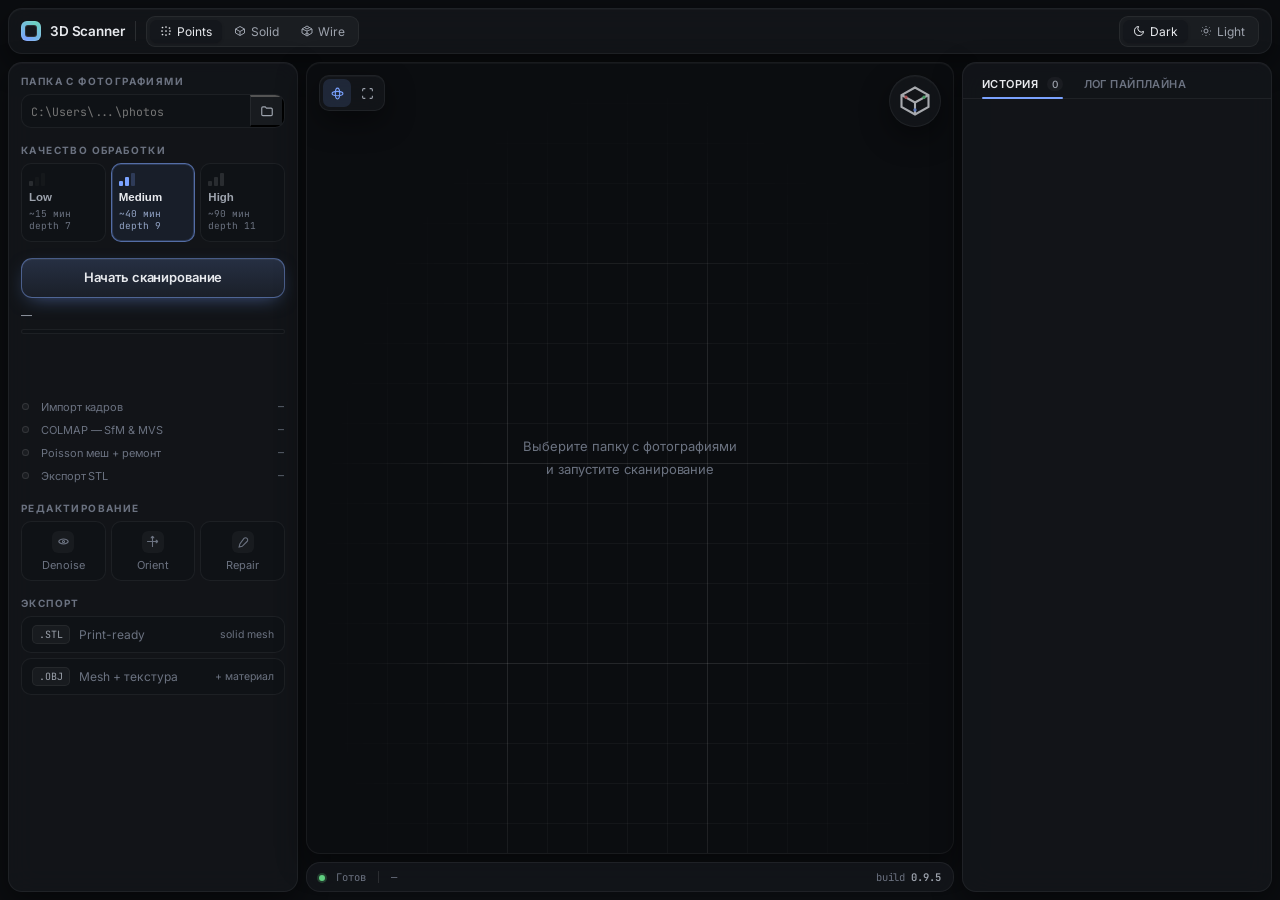
==== commit f6939476: "fix: quality preset передаёт colmap_quality + реалистичные оценки времени" ====
--- a/web/index.html
+++ b/web/index.html
@@ -102,17 +102,17 @@
           <button class="q-card" data-q="low">
             <div class="q-bars"><i></i><i></i><i></i></div>
             <div class="q-name">Low</div>
-            <div class="q-sub">~5 мин<br>depth 7</div>
+            <div class="q-sub">~15 мин<br>depth 7</div>
           </button>
           <button class="q-card on" data-q="medium">
             <div class="q-bars"><i></i><i></i><i></i></div>
             <div class="q-name">Medium</div>
-            <div class="q-sub">~15 мин<br>depth 9</div>
+            <div class="q-sub">~40 мин<br>depth 9</div>
           </button>
           <button class="q-card" data-q="high">
             <div class="q-bars"><i></i><i></i><i></i></div>
             <div class="q-name">High</div>
-            <div class="q-sub">~40 мин<br>depth 11</div>
+            <div class="q-sub">~90 мин<br>depth 11</div>
           </button>
         </div>
       </section>
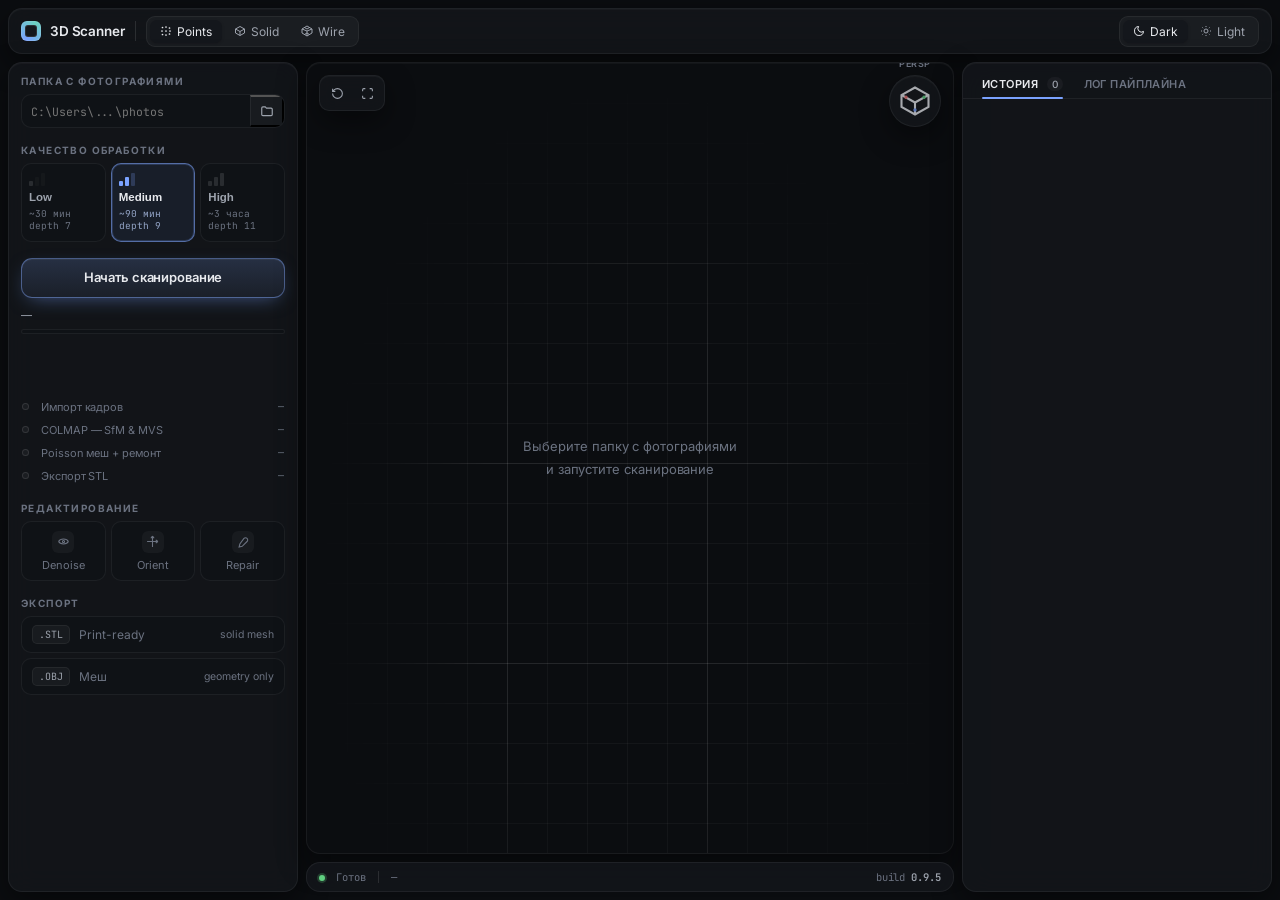
==== commit f8f11a06: "feat: превью фото, vcube views, фикс OBJ-экспорта, реальные тайминги - Добавлен стрип превью фотогра" ====
--- a/web/index.html
+++ b/web/index.html
@@ -93,6 +93,9 @@
             </svg>
           </button>
         </div>
+        <!-- Photo preview strip -->
+        <div id="photoStrip" class="photo-strip" style="display:none"></div>
+        <div id="photoMeta" class="photo-meta" style="display:none"></div>
       </section>
 
       <!-- Quality -->
@@ -102,17 +105,17 @@
           <button class="q-card" data-q="low">
             <div class="q-bars"><i></i><i></i><i></i></div>
             <div class="q-name">Low</div>
-            <div class="q-sub">~15 мин<br>depth 7</div>
+            <div class="q-sub">~30 мин<br>depth 7</div>
           </button>
           <button class="q-card on" data-q="medium">
             <div class="q-bars"><i></i><i></i><i></i></div>
             <div class="q-name">Medium</div>
-            <div class="q-sub">~40 мин<br>depth 9</div>
+            <div class="q-sub">~90 мин<br>depth 9</div>
           </button>
           <button class="q-card" data-q="high">
             <div class="q-bars"><i></i><i></i><i></i></div>
             <div class="q-name">High</div>
-            <div class="q-sub">~90 мин<br>depth 11</div>
+            <div class="q-sub">~3 часа<br>depth 11</div>
           </button>
         </div>
       </section>
@@ -187,8 +190,8 @@
           </button>
           <button id="exportObj" class="export-row" disabled>
             <span class="ext-badge">.OBJ</span>
-            <span>Mesh + текстура</span>
-            <span class="export-meta">+ материал</span>
+            <span>Меш</span>
+            <span class="export-meta">geometry only</span>
           </button>
         </div>
       </section>
@@ -212,10 +215,10 @@
 
     <!-- Viewport toolbar (top-left) -->
     <div class="viewport-toolbar">
-      <button class="icon-btn on" id="vt-orbit" title="Орбита (ЛКМ)">
+      <button class="icon-btn" id="vt-orbit" title="Сбросить камеру (Home)">
         <svg width="13" height="13" viewBox="0 0 24 24" fill="none" stroke="currentColor" stroke-width="2">
-          <ellipse cx="12" cy="12" rx="10" ry="4"/>
-          <ellipse cx="12" cy="12" rx="4" ry="10"/>
+          <path d="M3 12a9 9 0 1 0 9-9 9.75 9.75 0 0 0-6.74 2.74L3 8"/>
+          <path d="M3 3v5h5"/>
         </svg>
       </button>
       <button class="icon-btn" id="vt-fit" title="По размеру (F)">
@@ -225,8 +228,9 @@
       </button>
     </div>
 
-    <!-- View cube (top-right) -->
-    <div class="vcube" title="Ориентация камеры">
+    <!-- View cube (top-right) — click to cycle preset views -->
+    <div class="vcube" id="vcube" title="Нажмите для смены вида">
+      <span class="vcube-label" id="vcubeLabel">Persp</span>
       <svg width="36" height="36" viewBox="0 0 24 24" fill="none" stroke="currentColor" stroke-width="1.4" opacity="0.7">
         <path d="M12 3 3 8v8l9 5 9-5V8z"/>
         <path d="M3 8l9 5 9-5"/><path d="M12 13v8"/>
--- a/web/css/style.css
+++ b/web/css/style.css
@@ -236,6 +236,38 @@
 }
 .field .field-btn:hover { color: var(--text); background: var(--btn-hover); }
 
+/* ── Photo strip ───────────────────────────────────────────── */
+.photo-strip {
+  display: flex;
+  gap: 3px;
+  overflow-x: auto;
+  margin-top: 6px;
+  padding-bottom: 3px;
+  scrollbar-width: thin;
+  scrollbar-color: var(--stroke-strong) transparent;
+}
+.photo-strip img {
+  height: 58px;
+  width: auto;
+  min-width: 42px;
+  max-width: 90px;
+  border-radius: 5px;
+  object-fit: cover;
+  flex-shrink: 0;
+  cursor: pointer;
+  opacity: 0.85;
+  transition: opacity .12s, transform .12s;
+  border: 1px solid var(--stroke);
+  background: var(--bg-2);
+}
+.photo-strip img:hover { opacity: 1; transform: scale(1.04); }
+.photo-meta {
+  font-size: 10px;
+  color: var(--text-3);
+  margin-top: 4px;
+  text-align: right;
+}
+
 /* ── Quality cards ─────────────────────────────────────────── */
 .quality {
   display: grid; grid-template-columns: 1fr 1fr 1fr; gap: 5px;
@@ -654,7 +686,16 @@
   backdrop-filter: blur(10px);
   display: flex; align-items: center; justify-content: center;
   box-shadow: var(--shadow);
-  pointer-events: none;
+  cursor: pointer;
+  transition: border-color .15s, background .15s;
+  user-select: none;
+}
+.vcube:hover { border-color: var(--stroke-strong); background: var(--panel-2); }
+.vcube-label {
+  position: absolute; top: -18px; left: 50%; transform: translateX(-50%);
+  font-size: 9px; font-weight: 600; letter-spacing: .06em;
+  color: var(--text-3); white-space: nowrap; pointer-events: none;
+  text-transform: uppercase;
 }
 
 /* ── Axes canvas (bottom-left) ─────────────────────────────── */
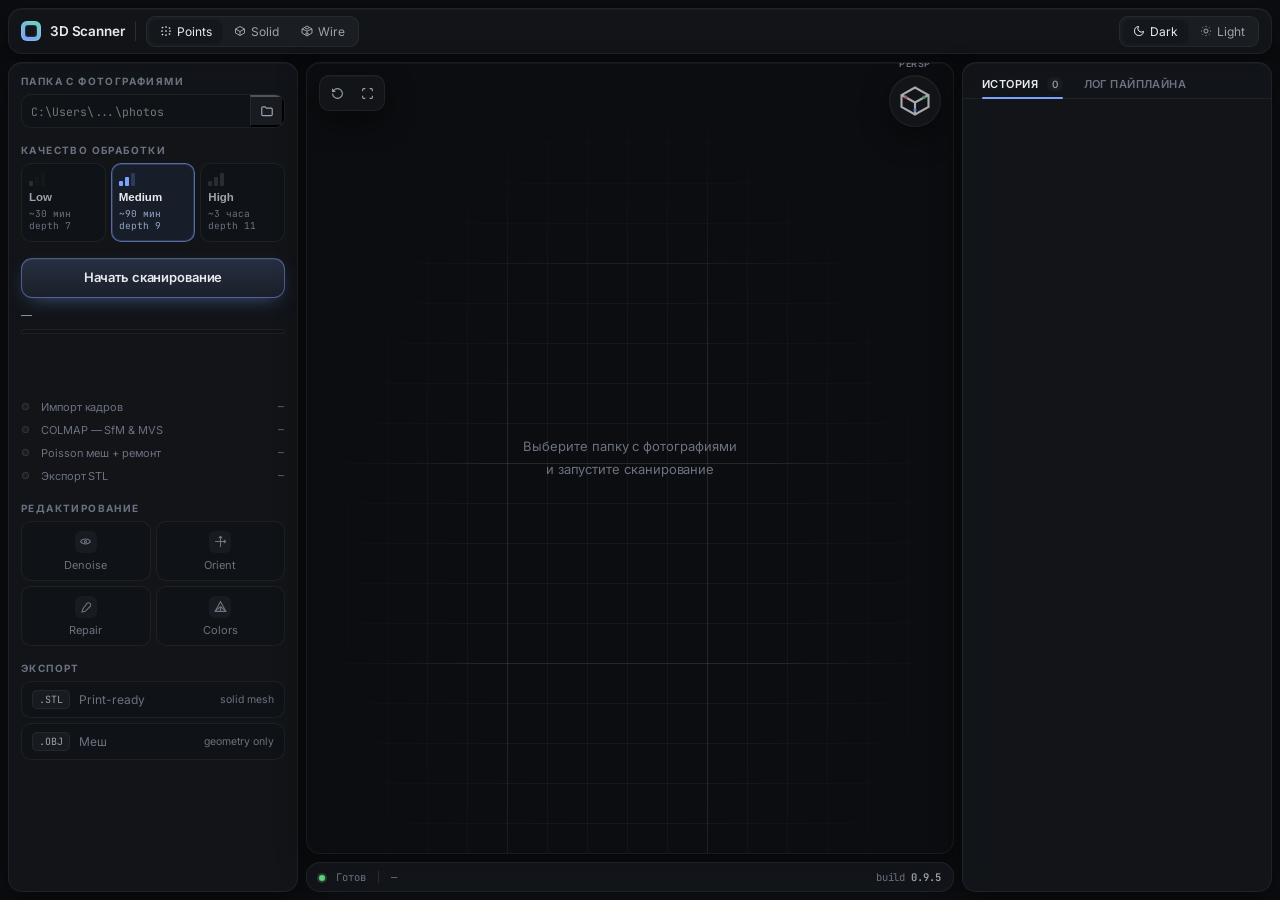
==== commit 0862ce63: "v1.0" ====
--- a/web/index.html
+++ b/web/index.html
@@ -176,8 +176,26 @@
             </span>
             Repair
           </button>
-        </div>
-      </section>
+          <button class="tool-btn" data-mode="colors" disabled title="Кластеризация по цвету — выделить и удалить шумовые кластеры">
+            <span class="tool-ico">
+              <svg width="13" height="13" viewBox="0 0 24 24" fill="none" stroke="currentColor" stroke-width="2">
+                <path d="M12 3L2 21h20L12 3z"/>
+                <path d="M12 21V12M2 21l10-9 10 9"/>
+              </svg>
+            </span>
+            Colors
+          </button>
+        </div>
+      </section>
+
+      <!-- Color cluster list — appears in Colors mode -->
+      <div id="colorClusterPanel" style="display:none">
+        <div class="section-label" style="margin-top:2px">
+          Цветовые кластеры
+          <span id="ccStatus" style="font-weight:400;color:var(--text-3);margin-left:6px">—</span>
+        </div>
+        <div id="clusterList" class="cluster-list"></div>
+      </div>
 
       <!-- Export -->
       <section>
@@ -262,6 +280,22 @@
       <button class="ot-btn"        id="dnClear">Снять</button>
       <div class="ot-sep"></div>
       <button class="ot-btn" id="dnRemesh">Пересчитать меш</button>
+    </div>
+
+    <!-- ── Colors toolbar ── -->
+    <div id="colors-tools" class="tool-overlay">
+      <button class="ot-btn accent" id="ccAnalyze">Анализировать</button>
+      <label class="ot-info" style="display:flex;align-items:center;gap:4px">
+        k=<input id="ccK" type="range" min="5" max="20" value="15"
+           style="width:56px;accent-color:var(--accent)" title="Кол-во кластеров">
+        <span id="ccKVal">15</span>
+      </label>
+      <div class="ot-sep"></div>
+      <button class="ot-btn" id="ccSelectSimilar" disabled>Похожие</button>
+      <button class="ot-btn" id="ccDeleteSelected" disabled>Удалить</button>
+      <button class="ot-btn" id="ccReset">Сброс</button>
+      <div class="ot-sep"></div>
+      <button class="ot-btn" id="ccRemesh">Пересчитать меш</button>
     </div>
 
     <!-- ── Repair toolbar ── -->
@@ -336,5 +370,12 @@
 </dialog>
 
 <script type="module" src="js/app.js"></script>
+<!-- Контекстное меню для карточек сканов -->
+<div id="scanCtxMenu" class="ctx-menu" style="display:none">
+  <button class="ctx-item" id="ctxLoad">☁ Загрузить облако</button>
+  <div class="ctx-sep"></div>
+  <button class="ctx-item ctx-danger" id="ctxDelete">✕ Удалить</button>
+</div>
+
 </body>
 </html>
--- a/web/css/style.css
+++ b/web/css/style.css
@@ -417,9 +417,9 @@
 }
 .stage-pct { font-family: 'JetBrains Mono', monospace; font-size: 10px; color: var(--text-3); }
 
-/* ── Tool buttons (Denoise / Orient / Repair) ──────────────── */
+/* ── Tool buttons (Denoise / Orient / Repair / Colors) ─────── */
 .tool-row {
-  display: grid; grid-template-columns: 1fr 1fr 1fr; gap: 5px;
+  display: grid; grid-template-columns: 1fr 1fr; gap: 5px;
 }
 .tool-btn {
   display: flex; flex-direction: column; align-items: center; gap: 5px;
@@ -569,7 +569,42 @@
 }
 .scan-status.ok   { color: var(--ok);    border-color: color-mix(in oklab, var(--ok) 30%, var(--stroke)); }
 .scan-status.fail { color: var(--danger);border-color: color-mix(in oklab, var(--danger) 30%, var(--stroke)); }
+.scan-info { min-width: 0; }
+.resume-btn {
+  margin-top: 5px;
+  padding: 3px 9px;
+  font-size: 10px; font-weight: 600;
+  background: color-mix(in oklab, var(--accent) 18%, var(--bg-2));
+  color: var(--accent);
+  border: 1px solid color-mix(in oklab, var(--accent) 40%, var(--stroke));
+  border-radius: 6px;
+  cursor: pointer;
+  transition: background .12s;
+}
+.resume-btn:hover {
+  background: color-mix(in oklab, var(--accent) 28%, var(--bg-2));
+}
 .scan-empty { font-size: 11px; color: var(--text-3); text-align: center; padding: 16px; }
+
+/* ── Контекстное меню сканов ───────────────────────────────── */
+.ctx-menu {
+  position: fixed; z-index: 9999;
+  background: var(--panel-solid);
+  border: 1px solid var(--stroke-strong);
+  border-radius: 10px; padding: 4px;
+  min-width: 170px;
+  box-shadow: 0 8px 28px rgba(0,0,0,.45);
+}
+.ctx-item {
+  display: block; width: 100%; padding: 7px 13px;
+  text-align: left; background: none; border: none;
+  color: var(--text); font-size: 12px; font-family: inherit;
+  border-radius: 6px; cursor: pointer; transition: background .1s;
+}
+.ctx-item:hover { background: var(--bg-2); }
+.ctx-item[hidden] { display: none; }
+.ctx-danger { color: var(--danger) !important; }
+.ctx-sep { height: 1px; background: var(--stroke); margin: 4px 2px; }
 
 /* ── Log panel (right) ─────────────────────────────────────── */
 .log-head {
@@ -796,6 +831,45 @@
 .status-dot.running { background: var(--accent); box-shadow: 0 0 0 2px color-mix(in oklab, var(--accent) 22%, transparent); }
 .status-dot.error   { background: var(--danger); box-shadow: 0 0 0 2px color-mix(in oklab, var(--danger) 22%, transparent); }
 
+/* ── Color cluster list ────────────────────────────────────── */
+#colorClusterPanel {
+  padding: 0 12px 8px;
+}
+.cluster-list {
+  display: flex; flex-direction: column; gap: 3px;
+}
+.cluster-item {
+  display: flex; align-items: center; gap: 8px;
+  padding: 6px 8px;
+  border-radius: 7px;
+  border: 1px solid var(--stroke);
+  background: var(--bg-2);
+  cursor: pointer;
+  transition: border-color .1s, background .1s;
+}
+.cluster-item:hover { border-color: var(--stroke-strong); }
+.cluster-item.selected {
+  border-color: var(--danger);
+  background: color-mix(in oklab, var(--danger) 10%, var(--bg-2));
+}
+.cluster-swatch {
+  width: 12px; height: 12px; border-radius: 3px; flex-shrink: 0;
+  border: 1px solid rgba(0,0,0,0.2);
+}
+.cluster-name {
+  flex: 1; font-size: 10.5px; color: var(--text-2);
+  font-family: 'JetBrains Mono', monospace;
+}
+.cluster-pct {
+  font-family: 'JetBrains Mono', monospace; font-size: 10px; color: var(--text-3);
+}
+.cluster-badge {
+  font-size: 9px; padding: 1px 5px; border-radius: 3px;
+  background: color-mix(in oklab, var(--warn) 18%, transparent);
+  color: var(--warn);
+  border: 1px solid color-mix(in oklab, var(--warn) 30%, transparent);
+}
+
 /* ── STL Dialog ────────────────────────────────────────────── */
 dialog {
   background: var(--panel-solid);
